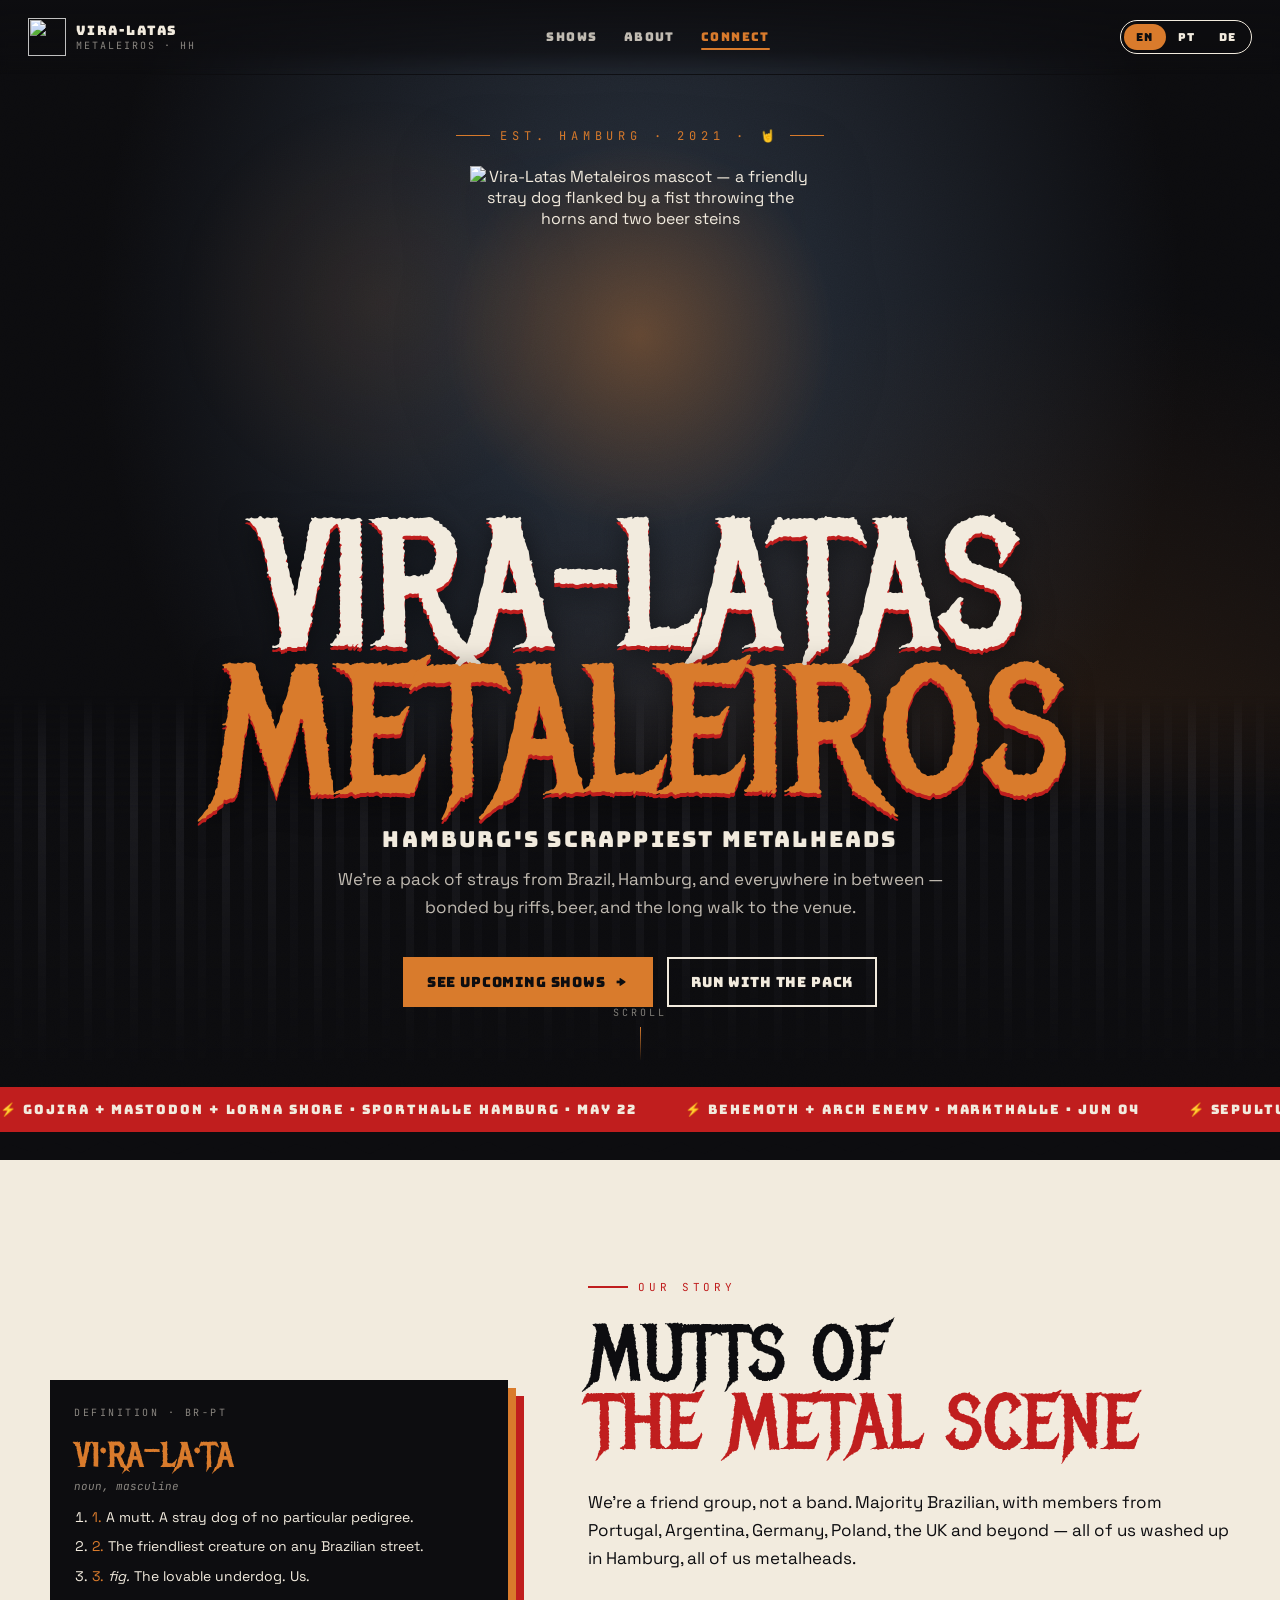
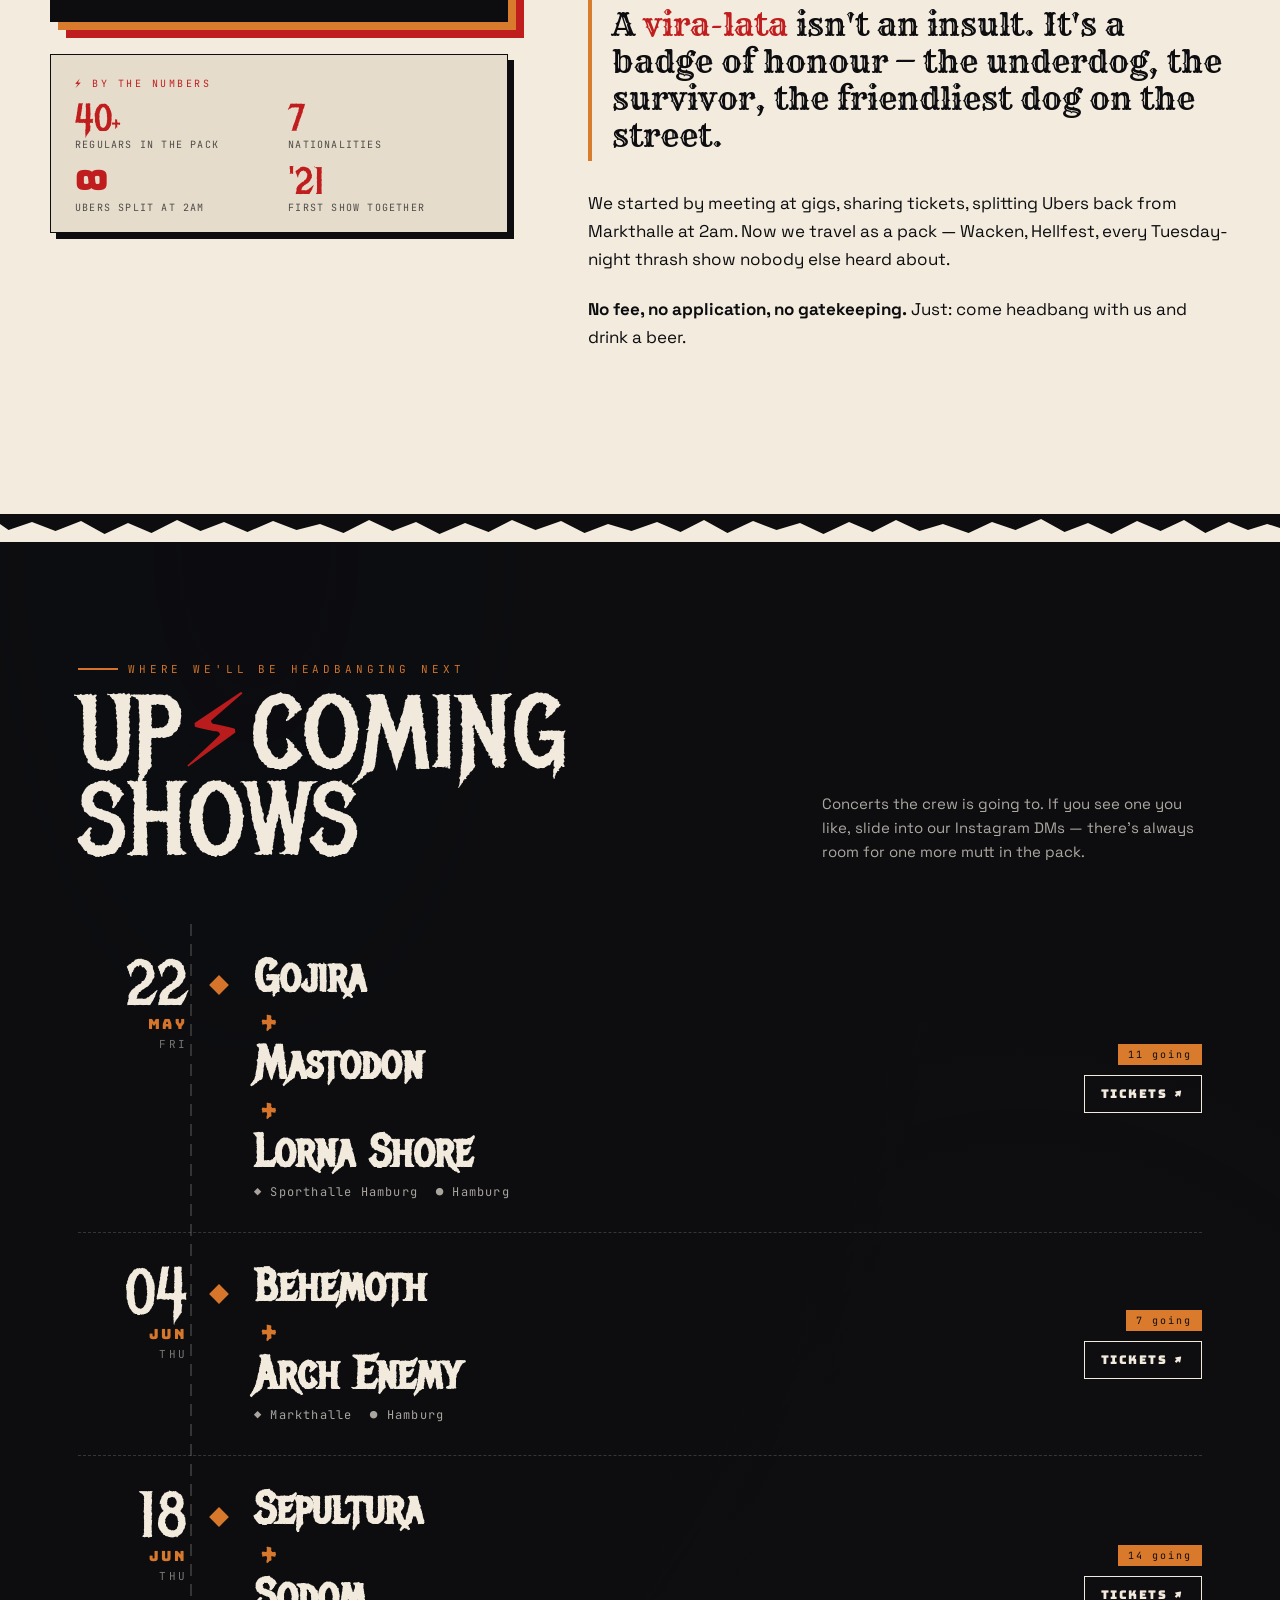
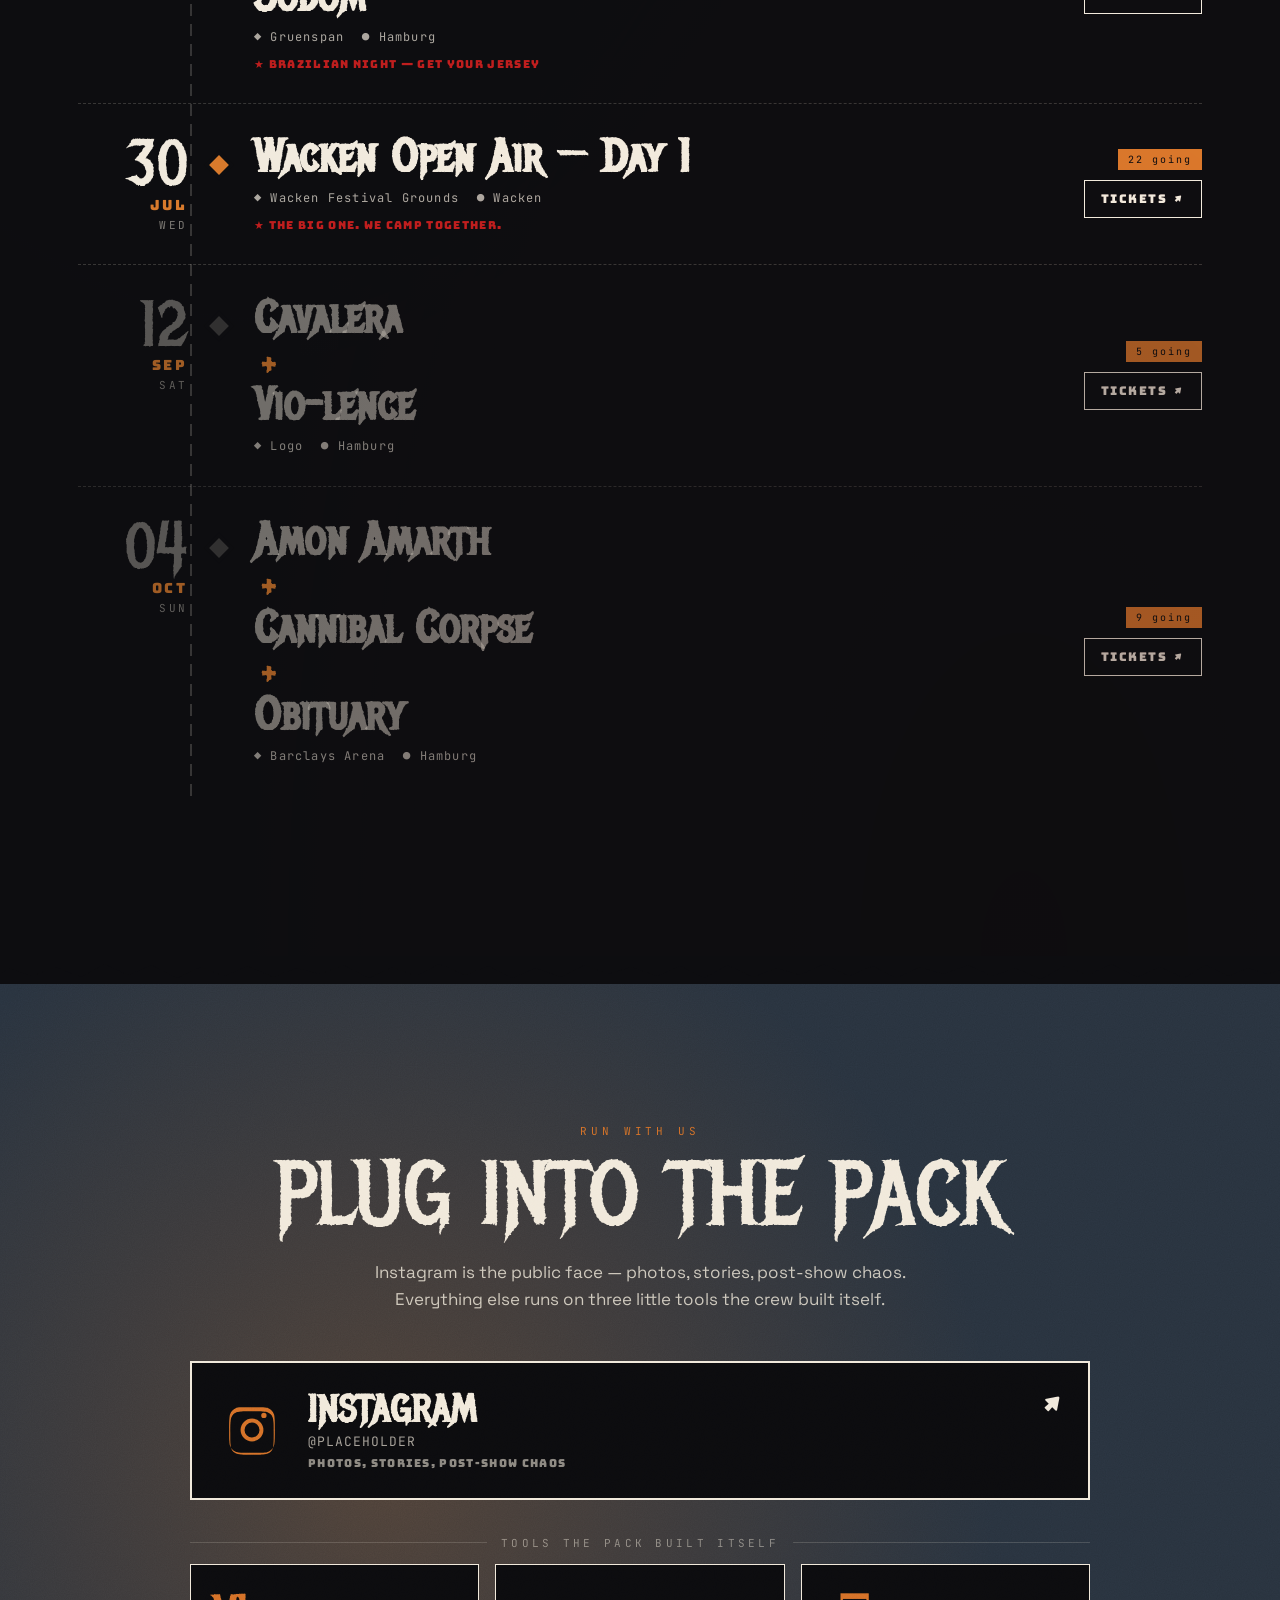
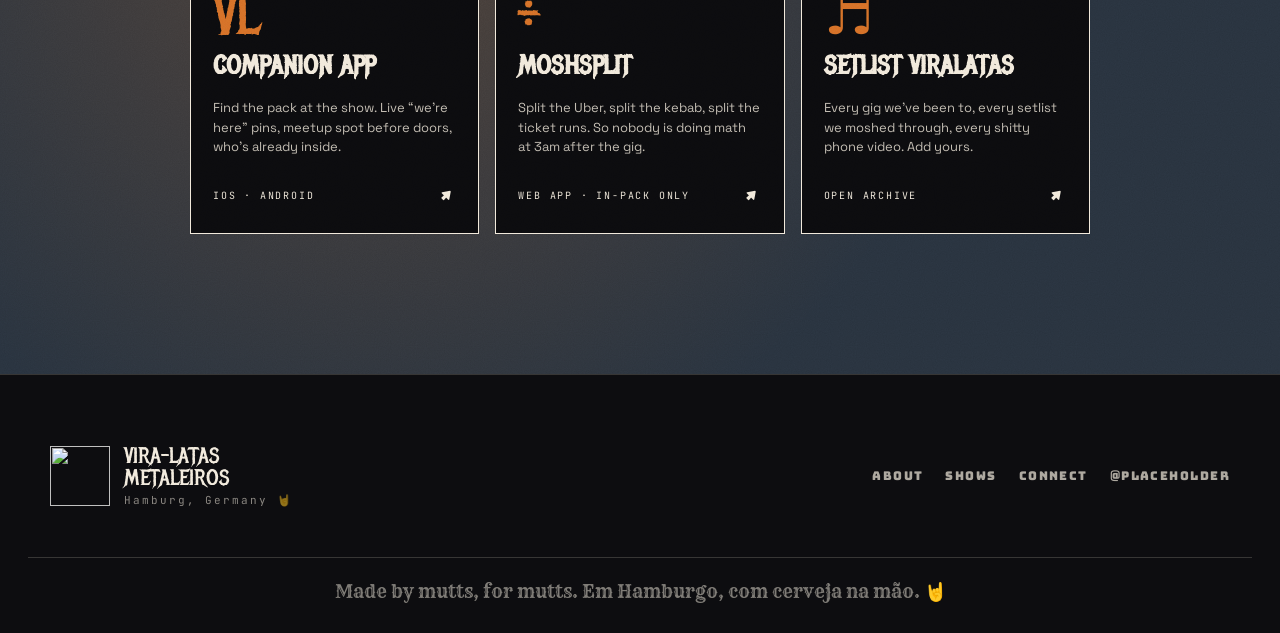
==== index.html @ 85964a4f "Extract i18n copy into per-language translation files Move all UI text out of script.js into three s" ====
<!doctype html>
<html lang="en">
<head>
  <meta charset="utf-8" />
  <meta name="viewport" content="width=device-width,initial-scale=1" />
  <title>Vira-Latas Metaleiros — Hamburg's scrappiest metal crew</title>
  <meta name="description" content="Hamburg's scrappiest metalheads. A crew of Brazilians and mutts united by riffs, beer, and the long walk to the venue. Find upcoming shows and join the pack." />

  <!-- Open Graph / Social -->
  <meta property="og:type"        content="website" />
  <meta property="og:title"       content="Vira-Latas Metaleiros" />
  <meta property="og:description" content="Hamburg's scrappiest metalheads. Join the pack. 🤘" />
  <meta property="og:image"       content="./assets/og-image.png" />
  <meta property="og:url"         content="https://PLACEHOLDER.github.io/viralatas-webpage" />
  <meta name="twitter:card"       content="summary_large_image" />
  <meta name="twitter:title"      content="Vira-Latas Metaleiros" />
  <meta name="twitter:description" content="Hamburg's scrappiest metalheads. Join the pack. 🤘" />
  <meta name="twitter:image"      content="./assets/og-image.png" />

  <!-- Theme / PWA -->
  <meta name="theme-color" content="#0d0d10" />

  <!-- Favicon -->
  <link rel="icon"            href="./assets/favicon.svg" type="image/svg+xml" />
  <link rel="apple-touch-icon" href="./assets/logo.png" />

  <!-- Google Fonts -->
  <link rel="preconnect" href="https://fonts.googleapis.com" />
  <link rel="preconnect" href="https://fonts.gstatic.com" crossorigin />
  <link href="https://fonts.googleapis.com/css2?family=Metal+Mania&family=Rye&family=Bungee&family=Space+Grotesk:wght@400;500;600;700&family=JetBrains+Mono:wght@400;500;700&display=swap" rel="stylesheet" />

  <!-- Styles -->
  <link rel="stylesheet" href="styles.css" />
</head>
<body>

<!-- ─────── TOPBAR ─────── -->
<header class="topbar">
  <a class="brand" href="#" aria-label="Vira-Latas Metaleiros — home">
    <img src="./assets/logo.png" width="38" height="38" alt="" />
    <span data-t="brand">Vira-Latas<br /><small>Metaleiros · HH</small></span>
  </a>

  <nav aria-label="Main navigation">
    <a href="#shows"   data-t="nav.shows">Shows</a>
    <a href="#about"   data-t="nav.about">About</a>
    <a href="#connect" data-t="nav.connect">Connect</a>
  </nav>

  <fieldset class="lang" aria-label="Language">
    <legend class="sr-only">Language</legend>
    <button data-lang="en" aria-pressed="true">EN</button>
    <button data-lang="pt" aria-pressed="false">PT</button>
    <button data-lang="de" aria-pressed="false">DE</button>
  </fieldset>

  <button class="nav-toggle" id="nav-toggle" aria-expanded="false" aria-controls="mobile-menu" aria-label="Open menu">
    <span></span><span></span><span></span>
  </button>
</header>

<!-- Mobile nav overlay -->
<div class="mobile-menu" id="mobile-menu" hidden aria-label="Mobile navigation">
  <nav>
    <a href="#shows"   data-t="nav.shows">Shows</a>
    <a href="#about"   data-t="nav.about">About</a>
    <a href="#connect" data-t="nav.connect">Connect</a>
  </nav>
  <fieldset class="lang" aria-label="Language">
    <legend class="sr-only">Language</legend>
    <button data-lang="en" aria-pressed="true">EN</button>
    <button data-lang="pt" aria-pressed="false">PT</button>
    <button data-lang="de" aria-pressed="false">DE</button>
  </fieldset>
</div>

<main>

<!-- ─────── HERO ─────── -->
<section class="hero grain" aria-label="Hero">
  <div class="stage-lights" aria-hidden="true"></div>
  <div class="crowd"        aria-hidden="true"></div>
  <div class="hero-inner">
    <div class="pretitle" data-t="hero.pre">EST. HAMBURG · 2021 · 🤘</div>
    <div class="hero-logo-wrap">
      <img src="./assets/logo.png"
           alt="Vira-Latas Metaleiros mascot — a friendly stray dog flanked by a fist throwing the horns and two beer steins"
           width="340" height="340" />
    </div>
    <h1 class="display">
      <span class="first">Vira-Latas</span>
      <span class="second">Metaleiros</span>
    </h1>
    <p class="tagline" data-t="tagline">Hamburg's scrappiest metalheads</p>
    <p class="pitch"   data-t="pitch">We're a pack of strays from Brazil, Hamburg, and everywhere in between — bonded by riffs, beer, and the long walk to the venue.</p>
    <div class="cta-row">
      <a class="btn btn-caramel" href="#shows"><span data-t="cta_shows">See upcoming shows</span> →</a>
      <a class="btn"             href="#connect"><span data-t="cta_join">Run with the pack</span></a>
    </div>
  </div>
  <div class="scroll-cue" aria-hidden="true">
    <span>SCROLL</span>
    <span class="dot"></span>
  </div>
</section>

<!-- ─────── MARQUEE STRIP ─────── -->
<div class="next-strip" aria-hidden="true">
  <div class="marquee-track" id="marquee-track">
    <!-- populated by script.js from shows.json -->
    <span>⚡ LOADING…</span>
  </div>
</div>

<!-- ─────── ABOUT ─────── -->
<div class="torn" style="--c: var(--ink); background-color: var(--ink);" aria-hidden="true"></div>
<section id="about" class="about grain-light">
  <div class="grid">

    <!-- Sidecar (sticky cards) -->
    <aside class="sidecar">
      <div class="def-card reveal">
        <div class="head">DEFINITION · BR-PT</div>
        <div class="word">vi·ra-la·ta</div>
        <div class="pos">noun, masculine</div>
        <ol>
          <li><span>1.</span> A mutt. A stray dog of no particular pedigree.</li>
          <li><span>2.</span> The friendliest creature on any Brazilian street.</li>
          <li><span>3.</span> <em>fig.</em> The lovable underdog. Us.</li>
        </ol>
      </div>

      <div class="stats-card reveal reveal-delay-1">
        <div class="tag">⚡ <span data-t="stats_tag">BY THE NUMBERS</span></div>
        <ul>
          <li>
            <span class="n">40<small style="font-size:.55em">+</small></span>
            <span class="l" data-t="stat_regulars">regulars in the pack</span>
          </li>
          <li>
            <span class="n">7</span>
            <span class="l" data-t="stat_nat">nationalities</span>
          </li>
          <li>
            <span class="n">∞</span>
            <span class="l" data-t="stat_ubers">Ubers split at 2am</span>
          </li>
          <li>
            <span class="n">'21</span>
            <span class="l" data-t="stat_since">first show together</span>
          </li>
        </ul>
      </div>
    </aside>

    <!-- Copy -->
    <div class="copy">
      <div class="kicker reveal" data-t="about_kicker">OUR STORY</div>
      <h2 class="reveal reveal-delay-1">
        <span data-t="about_h_a">Mutts of</span><br />
        <span class="ink" data-t="about_h_b">the metal scene</span>
      </h2>
      <p class="reveal reveal-delay-2" data-t="about_p1">We're a friend group, not a band. Majority Brazilian, with members from Portugal, Argentina, Germany, Poland, the UK and beyond — all of us washed up in Hamburg, all of us metalheads.</p>
      <blockquote class="pull reveal reveal-delay-2">
        <span data-t="about_pull">A <em>vira-lata</em> isn't an insult. It's a badge of honour — the underdog, the survivor, the friendliest dog on the street.</span>
      </blockquote>
      <p class="reveal reveal-delay-3" data-t="about_p3">We started by meeting at gigs, sharing tickets, splitting Ubers back from Markthalle at 2am. Now we travel as a pack — Wacken, Hellfest, every Tuesday-night thrash show nobody else heard about.</p>
      <p class="reveal reveal-delay-3" data-t="about_p4"><strong>No fee, no application, no gatekeeping.</strong> Just: come headbang with us and drink a beer.</p>
    </div>

  </div>
</section>
<div class="torn torn-flip" style="--c: var(--ink); background-color: var(--bone);" aria-hidden="true"></div>

<!-- ─────── SHOWS ─────── -->
<section id="shows" class="shows grain">
  <div class="head">
    <div>
      <div class="kicker reveal" data-t="shows_kicker">WHERE WE'LL BE HEADBANGING NEXT</div>
      <h2 class="reveal reveal-delay-1">Up<span class="o">⚡</span>coming<br />Shows</h2>
    </div>
    <p class="reveal reveal-delay-2" data-t="shows_intro">Concerts the crew is going to. If you see one you like, slide into our Instagram DMs — there's always room for one more mutt in the pack.</p>
  </div>
  <div class="poster-list" id="poster-list" aria-label="Upcoming shows">
    <!-- rendered by script.js -->
  </div>
</section>

<!-- ─────── CONNECT ─────── -->
<div class="torn" style="--c: var(--slate-deep); background-color: var(--ink);" aria-hidden="true"></div>
<section id="connect" class="connect grain">
  <div class="kicker reveal" data-t="connect_kicker">RUN WITH US</div>
  <h2 class="reveal reveal-delay-1" data-t="connect_h">Plug into the pack</h2>
  <p class="reveal reveal-delay-2" data-t="connect_body">Instagram is the public face — photos, stories, post-show chaos. Everything else runs on three little tools the crew built itself.</p>

  <!-- Instagram hero card -->
  <a class="ig-hero reveal reveal-delay-3" href="https://instagram.com/PLACEHOLDER" target="_blank" rel="noopener" aria-label="Follow Vira-Latas Metaleiros on Instagram">
    <svg class="ig-icon" viewBox="0 0 24 24" aria-hidden="true" focusable="false">
      <path d="M12 2.2c3.2 0 3.6 0 4.8.1 1.2.1 1.8.2 2.2.4.6.2 1 .5 1.4.9.4.4.7.9.9 1.4.2.4.4 1.1.4 2.2.1 1.2.1 1.6.1 4.8s0 3.6-.1 4.8c-.1 1.2-.2 1.8-.4 2.2-.2.6-.5 1-.9 1.4-.4.4-.9.7-1.4.9-.4.2-1.1.4-2.2.4-1.2.1-1.6.1-4.8.1s-3.6 0-4.8-.1c-1.2-.1-1.8-.2-2.2-.4-.6-.2-1-.5-1.4-.9-.4-.4-.7-.9-.9-1.4-.2-.4-.4-1.1-.4-2.2C2.2 15.6 2.2 15.2 2.2 12s0-3.6.1-4.8c.1-1.2.2-1.8.4-2.2.2-.6.5-1 .9-1.4.4-.4.9-.7 1.4-.9.4-.2 1.1-.4 2.2-.4C8.4 2.2 8.8 2.2 12 2.2zm0 1.8c-3.2 0-3.5 0-4.7.1-1.1.1-1.7.2-2.1.4-.5.2-.9.4-1.2.8-.4.4-.6.8-.8 1.2-.2.4-.3 1-.4 2.1-.1 1.2-.1 1.5-.1 4.7s0 3.5.1 4.7c.1 1.1.2 1.7.4 2.1.2.5.4.9.8 1.2.4.4.8.6 1.2.8.4.2 1 .3 2.1.4 1.2.1 1.5.1 4.7.1s3.5 0 4.7-.1c1.1-.1 1.7-.2 2.1-.4.5-.2.9-.4 1.2-.8.4-.4.6-.8.8-1.2.2-.4.3-1 .4-2.1.1-1.2.1-1.5.1-4.7s0-3.5-.1-4.7c-.1-1.1-.2-1.7-.4-2.1-.2-.5-.4-.9-.8-1.2-.4-.4-.8-.6-1.2-.8-.4-.2-1-.3-2.1-.4-1.2-.1-1.5-.1-4.7-.1zm0 3.1a4.9 4.9 0 1 1 0 9.8 4.9 4.9 0 0 1 0-9.8zm0 8.1a3.2 3.2 0 1 0 0-6.4 3.2 3.2 0 0 0 0 6.4zm5.1-8.3a1.15 1.15 0 1 1 0-2.3 1.15 1.15 0 0 1 0 2.3z"/>
    </svg>
    <div>
      <h3>Instagram</h3>
      <div class="handle">@PLACEHOLDER</div>
      <div class="note" data-t="ig_note">Photos, stories, post-show chaos</div>
    </div>
    <span class="arrow" aria-hidden="true">↗</span>
  </a>

  <!-- Crew-built tools -->
  <div class="tools-head reveal">
    <span data-t="tools_head">Tools the pack built itself</span>
  </div>
  <div class="tools">
    <a class="tool t1 reveal reveal-delay-1" href="#" aria-label="Companion App">
      <span class="gly" aria-hidden="true">VL</span>
      <h4>Companion App</h4>
      <p class="desc" data-t="tool_companion">Find the pack at the show. Live "we're here" pins, meetup spot before doors, who's already inside.</p>
      <div class="pill"><span data-t="tool_companion_pill">iOS · Android</span><span class="arr" aria-hidden="true">↗</span></div>
    </a>
    <a class="tool t2 reveal reveal-delay-2" href="#" aria-label="Moshsplit">
      <span class="gly" aria-hidden="true">÷</span>
      <h4>Moshsplit</h4>
      <p class="desc" data-t="tool_moshsplit">Split the Uber, split the kebab, split the ticket runs. So nobody is doing math at 3am after the gig.</p>
      <div class="pill"><span data-t="tool_moshsplit_pill">Web app · In-pack only</span><span class="arr" aria-hidden="true">↗</span></div>
    </a>
    <a class="tool t3 reveal reveal-delay-3" href="#" aria-label="Setlist Viralatas">
      <span class="gly" aria-hidden="true">♬</span>
      <h4>Setlist Viralatas</h4>
      <p class="desc" data-t="tool_setlist">Every gig we've been to, every setlist we moshed through, every shitty phone video. Add yours.</p>
      <div class="pill"><span data-t="tool_setlist_pill">Open archive</span><span class="arr" aria-hidden="true">↗</span></div>
    </a>
  </div>
</section>

</main>

<!-- ─────── FOOTER ─────── -->
<footer class="foot">
  <div class="row">
    <div class="brand">
      <img src="./assets/logo.png" width="60" height="60" alt="" />
      <div>
        <div class="lockup">Vira-Latas<br />Metaleiros</div>
        <small data-t="based">Hamburg, Germany 🤘</small>
      </div>
    </div>
    <nav class="links" aria-label="Footer navigation">
      <a href="#about"   data-t="nav.about">About</a>
      <a href="#shows"   data-t="nav.shows">Shows</a>
      <a href="#connect" data-t="nav.connect">Connect</a>
      <a href="https://instagram.com/PLACEHOLDER" target="_blank" rel="noopener">@PLACEHOLDER</a>
    </nav>
  </div>
  <div class="line">
    <span data-t="footer_line">Made by mutts, for mutts. Em Hamburgo, com cerveja na mão.</span>
    <span class="horns" aria-hidden="true"> 🤘</span>
  </div>
</footer>

<script src="translations_en.js"></script>
<script src="translations_pt.js"></script>
<script src="translations_de.js"></script>
<script src="script.js"></script>
</body>
</html>
---- styles.css ----
/* ═══════════════════════════════════════════════════════════════════════
   Vira-Latas Metaleiros · styles.css
   Brand tokens + full page styles · no build step · vanilla CSS
   ═══════════════════════════════════════════════════════════════════════ */

/* ─── 1. Brand tokens ──────────────────────────────────────────────────── */
:root {
  --bone:        #f2ebde;
  --bone-soft:   #e6dccb;
  --paper:       #ebe2d0;
  --ink:         #0d0d10;
  --ink-soft:    #1a1a1f;
  --charcoal:    #2a2a30;
  --slate:       #3f4d60;
  --slate-deep:  #2d3845;
  --caramel:     #d97b2c;
  --caramel-hot: #f3953f;
  --blood:       #c01e1e;
  --blood-bright:#e8261e;
  --rule:        rgba(242,235,222,.18);

  --f-display: "Metal Mania", "Rye", "Bungee", system-ui, serif;
  --f-stencil: "Rye", "Bungee", serif;
  --f-pop:     "Bungee", "Rye", sans-serif;
  --f-body:    "Space Grotesk", -apple-system, sans-serif;
  --f-mono:    "JetBrains Mono", ui-monospace, monospace;
}

/* ─── 2. Base & reset ──────────────────────────────────────────────────── */
/* Screen-reader only utility */
.sr-only {
  position: absolute; width: 1px; height: 1px;
  padding: 0; margin: -1px; overflow: hidden;
  clip: rect(0,0,0,0); white-space: nowrap; border: 0;
}

/* Fieldset reset (used for lang pickers) */
fieldset { border: 0; padding: 0; margin: 0; min-width: 0; }

*, *::before, *::after { box-sizing: border-box; }

html {
  margin: 0;
  padding: 0;
  scroll-behavior: smooth;
}

body {
  margin: 0;
  padding: 0;
  font-family: var(--f-body);
  color: var(--bone);
  background: var(--ink);
  -webkit-font-smoothing: antialiased;
  text-rendering: optimizeLegibility;
  overflow-x: hidden;
}

main { position: relative; }

::selection { background: var(--caramel); color: var(--ink); }

/* Anchor offset so sticky topbar doesn't cover section headings */
section[id] { scroll-margin-top: 80px; }

/* ─── 3. Grain texture overlays ────────────────────────────────────────── */
.grain { position: relative; }
.grain::before {
  content: "";
  position: absolute; inset: 0;
  pointer-events: none; z-index: 1;
  background-image: url("data:image/svg+xml;utf8,<svg xmlns='http://www.w3.org/2000/svg' width='220' height='220'><filter id='n'><feTurbulence type='fractalNoise' baseFrequency='0.92' numOctaves='2' stitchTiles='stitch'/><feColorMatrix values='0 0 0 0 0 0 0 0 0 0 0 0 0 0 0 0 0 0 0.35 0'/></filter><rect width='220' height='220' filter='url(%23n)' opacity='0.6'/></svg>");
  mix-blend-mode: overlay;
  opacity: .55;
}
.grain-light::before { opacity: .35; mix-blend-mode: multiply; }

/* ─── 4. Typography utilities ──────────────────────────────────────────── */
.display {
  font-family: var(--f-display);
  font-weight: 400;
  letter-spacing: .01em;
  line-height: .92;
  text-transform: uppercase;
}
.stencil { font-family: var(--f-stencil); letter-spacing: .02em; line-height: 1; }
.pop     { font-family: var(--f-pop); letter-spacing: .02em; }
.mono    { font-family: var(--f-mono); }

/* ─── 5. Buttons ───────────────────────────────────────────────────────── */
.btn {
  display: inline-flex; align-items: center; gap: .6em;
  font-family: var(--f-pop);
  text-transform: uppercase;
  letter-spacing: .06em;
  font-size: 14px;
  padding: 14px 22px;
  border: 2px solid var(--bone);
  background: transparent;
  color: var(--bone);
  text-decoration: none;
  cursor: pointer;
  transition: transform .12s ease, background .15s, color .15s, box-shadow .15s;
  position: relative;
}
.btn:hover {
  background: var(--bone); color: var(--ink);
  transform: translate(-2px,-2px);
  box-shadow: 6px 6px 0 var(--blood);
}
.btn:focus-visible {
  outline: 2px solid var(--caramel);
  outline-offset: 3px;
}
.btn-blood {
  background: var(--blood); border-color: var(--blood); color: var(--bone);
}
.btn-blood:hover {
  background: var(--blood-bright); border-color: var(--blood-bright); color: var(--bone);
  box-shadow: 6px 6px 0 var(--caramel);
}
.btn-caramel {
  background: var(--caramel); border-color: var(--caramel); color: var(--ink);
}
.btn-caramel:hover {
  background: var(--caramel-hot); border-color: var(--caramel-hot); color: var(--ink);
  box-shadow: 6px 6px 0 var(--bone);
}

/* ─── 6. Torn-paper dividers ───────────────────────────────────────────── */
.torn {
  --c: var(--ink);
  height: 28px; width: 100%;
  background-color: var(--c);
  -webkit-mask: url("data:image/svg+xml;utf8,<svg xmlns='http://www.w3.org/2000/svg' viewBox='0 0 1200 28' preserveAspectRatio='none'><path d='M0,0 L1200,0 L1200,14 L1188,18 L1170,12 L1152,20 L1130,9 L1110,22 L1088,11 L1066,21 L1042,8 L1020,19 L998,10 L976,23 L952,12 L930,20 L908,9 L884,18 L862,11 L840,22 L818,10 L796,20 L772,8 L750,19 L728,12 L706,21 L682,9 L660,22 L638,10 L616,20 L592,11 L570,18 L548,9 L526,21 L502,12 L480,22 L458,10 L436,19 L412,8 L390,20 L368,11 L346,22 L322,9 L300,18 L278,12 L256,21 L232,10 L210,20 L188,11 L166,22 L142,9 L120,19 L98,8 L76,21 L52,11 L30,20 L8,12 L0,18 Z'/></svg>") center / 100% 100% no-repeat;
          mask: url("data:image/svg+xml;utf8,<svg xmlns='http://www.w3.org/2000/svg' viewBox='0 0 1200 28' preserveAspectRatio='none'><path d='M0,0 L1200,0 L1200,14 L1188,18 L1170,12 L1152,20 L1130,9 L1110,22 L1088,11 L1066,21 L1042,8 L1020,19 L998,10 L976,23 L952,12 L930,20 L908,9 L884,18 L862,11 L840,22 L818,10 L796,20 L772,8 L750,19 L728,12 L706,21 L682,9 L660,22 L638,10 L616,20 L592,11 L570,18 L548,9 L526,21 L502,12 L480,22 L458,10 L436,19 L412,8 L390,20 L368,11 L346,22 L322,9 L300,18 L278,12 L256,21 L232,10 L210,20 L188,11 L166,22 L142,9 L120,19 L98,8 L76,21 L52,11 L30,20 L8,12 L0,18 Z'/></svg>") center / 100% 100% no-repeat;
}
.torn-flip { transform: scaleY(-1); }

/* ─── 7. Scroll reveal ──────────────────────────────────────────────────── */
.reveal {
  opacity: 0;
  transform: translateY(28px);
  transition: opacity .6s ease, transform .6s ease;
}
.reveal.revealed {
  opacity: 1;
  transform: translateY(0);
}
.reveal-delay-1 { transition-delay: .1s; }
.reveal-delay-2 { transition-delay: .2s; }
.reveal-delay-3 { transition-delay: .3s; }
.reveal-delay-4 { transition-delay: .4s; }

/* ─── 8. Topbar ────────────────────────────────────────────────────────── */
.topbar {
  position: fixed; top: 0; left: 0; right: 0; z-index: 50;
  display: flex; align-items: center; justify-content: space-between;
  padding: 18px 28px;
  background: linear-gradient(180deg, rgba(13,13,16,.92), rgba(13,13,16,.65) 70%, rgba(13,13,16,0));
  backdrop-filter: blur(4px);
  border-bottom: 1px solid transparent;
  transition: background .4s ease, border-color .4s ease, backdrop-filter .4s ease;
}
/* Solid state once user scrolls past hero */
.topbar.scrolled {
  background: rgba(13,13,16,.96);
  backdrop-filter: blur(14px);
  border-bottom-color: var(--rule);
}
.topbar .brand {
  display: flex; align-items: center; gap: 10px;
  font-family: var(--f-pop); font-size: 13px; letter-spacing: .14em; text-transform: uppercase;
  text-decoration: none; color: var(--bone);
}
.topbar .brand img { width: 38px; height: 38px; object-fit: contain; }
.topbar .brand small {
  display: block; color: rgba(242,235,222,.55);
  font-family: var(--f-mono); font-size: 10px; letter-spacing: .2em; font-weight: 400;
}
.topbar nav {
  display: flex; gap: 26px;
  font-family: var(--f-pop); font-size: 12px; letter-spacing: .12em; text-transform: uppercase;
}
.topbar nav a {
  color: var(--bone); text-decoration: none; opacity: .78;
  transition: opacity .15s, color .15s;
}
.topbar nav a:hover  { opacity: 1; color: var(--caramel); }
.topbar nav a.active {
  opacity: 1; color: var(--caramel);
  position: relative;
}
.topbar nav a.active::after {
  content: '';
  position: absolute; left: 0; right: 0; bottom: -5px;
  height: 2px; background: var(--caramel);
  border-radius: 1px;
}

/* Language pill */
.lang {
  display: flex; align-items: center; gap: 0;
  border: 1.5px solid var(--bone); border-radius: 999px;
  padding: 3px; background: rgba(13,13,16,.6);
}
.lang button {
  background: transparent; border: 0; color: var(--bone); cursor: pointer;
  font-family: var(--f-pop); font-size: 11px; letter-spacing: .1em;
  padding: 6px 12px; border-radius: 999px;
  transition: background .15s, color .15s;
}
.lang button[aria-pressed="true"] { background: var(--caramel); color: var(--ink); }
.lang button:hover:not([aria-pressed="true"]) { color: var(--caramel); }
.lang button:focus-visible { outline: 2px solid var(--caramel); outline-offset: 2px; }

/* ─── 9. Mobile nav ─────────────────────────────────────────────────────── */
.nav-toggle {
  display: none;
  flex-direction: column; justify-content: center; align-items: center; gap: 5px;
  width: 38px; height: 38px;
  background: transparent; border: 1.5px solid rgba(242,235,222,.5);
  border-radius: 4px; cursor: pointer; padding: 0;
  transition: border-color .15s;
}
.nav-toggle:hover { border-color: var(--caramel); }
.nav-toggle span {
  display: block; width: 18px; height: 1.5px;
  background: var(--bone);
  transition: transform .2s ease, opacity .2s ease;
  transform-origin: center;
}
.nav-toggle[aria-expanded="true"] span:nth-child(1) { transform: translateY(6.5px) rotate(45deg); }
.nav-toggle[aria-expanded="true"] span:nth-child(2) { opacity: 0; }
.nav-toggle[aria-expanded="true"] span:nth-child(3) { transform: translateY(-6.5px) rotate(-45deg); }

.mobile-menu {
  position: fixed; inset: 0; z-index: 49;
  background: rgba(13,13,16,.97);
  display: flex; flex-direction: column;
  align-items: center; justify-content: center; gap: 40px;
  backdrop-filter: blur(6px);
}
.mobile-menu[hidden] { display: none; }
.mobile-menu nav {
  display: flex; flex-direction: column; align-items: center; gap: 28px;
}
.mobile-menu nav a {
  font-family: var(--f-display); font-size: 48px; line-height: 1;
  color: var(--bone); text-decoration: none; text-transform: uppercase;
  transition: color .15s;
}
.mobile-menu nav a:hover { color: var(--caramel); }
.mobile-menu .lang { border-color: rgba(242,235,222,.4); }

/* ─── 10. Hero ──────────────────────────────────────────────────────────── */
.hero {
  min-height: 100vh; position: relative; overflow: hidden;
  background:
    radial-gradient(ellipse at 50% 30%, rgba(63,77,96,.7), transparent 60%),
    radial-gradient(ellipse at 80% 90%, rgba(217,123,44,.18), transparent 50%),
    var(--ink);
  display: flex; flex-direction: column; align-items: center; justify-content: center;
  padding: 120px 24px 80px;
  text-align: center;
}

.hero .stage-lights {
  position: absolute; inset: 0; pointer-events: none; opacity: .55;
  background: conic-gradient(
    from 200deg at 50% 110%,
    transparent 0deg, rgba(217,123,44,.12) 8deg, transparent 16deg,
    rgba(242,235,222,.05) 24deg, transparent 32deg,
    rgba(217,123,44,.1) 40deg, transparent 48deg,
    rgba(242,235,222,.04) 56deg, transparent 64deg,
    rgba(217,123,44,.08) 72deg, transparent 80deg
  );
}

.hero .crowd {
  position: absolute; left: 0; right: 0; bottom: 0; height: 36%;
  background:
    linear-gradient(180deg, transparent 0%, rgba(13,13,16,.5) 30%, var(--ink) 95%),
    repeating-linear-gradient(90deg, #0d0d10 0 14px, #1a1a1f 14px 22px, #0d0d10 22px 38px, #2a2a30 38px 46px);
  mask: linear-gradient(180deg, transparent, #000 30%);
  -webkit-mask: linear-gradient(180deg, transparent, #000 30%);
}

.hero .hero-inner {
  position: relative; z-index: 2;
  max-width: 1080px; width: 100%;
}

.hero .pretitle {
  font-family: var(--f-mono); font-size: 12px; letter-spacing: .4em; text-transform: uppercase;
  color: var(--caramel); margin-bottom: 22px;
  display: inline-flex; align-items: center; gap: 10px;
}
.hero .pretitle::before,
.hero .pretitle::after { content: ""; height: 1px; width: 34px; background: var(--caramel); }

.hero h1 {
  font-family: var(--f-display);
  font-size: clamp(56px, 14vw, 220px);
  line-height: .82;
  margin: 0 0 14px;
  letter-spacing: 0;
  text-shadow: 0 4px 0 var(--blood), 0 8px 30px rgba(0,0,0,.5);
}
.hero h1 .first  { display: block; color: var(--bone); }
.hero h1 .second { display: block; color: var(--caramel); }

.hero .tagline {
  font-family: var(--f-pop); font-size: clamp(15px, 2vw, 22px);
  letter-spacing: .1em; text-transform: uppercase;
  color: var(--bone); margin: 18px 0 12px;
}
.hero .pitch {
  max-width: 620px; margin: 0 auto 36px;
  font-size: 17px; line-height: 1.6; color: rgba(242,235,222,.78);
}
.hero .cta-row { display: flex; gap: 14px; justify-content: center; flex-wrap: wrap; }

.hero-logo-wrap {
  position: relative; width: min(340px, 55vw); aspect-ratio: 1/1;
  margin: 0 auto 8px;
  filter: drop-shadow(0 10px 40px rgba(0,0,0,.6));
}
.hero-logo-wrap img { width: 100%; height: 100%; object-fit: contain; }
.hero-logo-wrap::before {
  content: ""; position: absolute; inset: -12%;
  background: radial-gradient(circle, rgba(217,123,44,.35), transparent 65%);
  z-index: -1;
  animation: pulse 4s ease-in-out infinite;
  will-change: transform, opacity;
}

@keyframes pulse {
  0%, 100% { opacity: .6; transform: scale(1); }
  50%       { opacity: 1;  transform: scale(1.06); }
}

.hero .scroll-cue {
  position: absolute; bottom: 26px; left: 50%; transform: translateX(-50%);
  font-family: var(--f-mono); font-size: 10px; letter-spacing: .3em;
  color: rgba(242,235,222,.5);
  display: flex; flex-direction: column; align-items: center; gap: 8px;
  z-index: 3;
  animation: cueFadeIn .8s ease both;
  animation-delay: 1.2s;
}
.hero .scroll-cue .dot {
  width: 1px; height: 34px;
  background: linear-gradient(180deg, var(--caramel), transparent);
  animation: drop 1.6s ease-in-out infinite;
  will-change: transform, opacity;
}

@keyframes drop {
  0%, 100% { opacity: .2; transform: translateY(-8px); }
  50%       { opacity: 1;  transform: translateY(0); }
}

/* ─── Hero entrance sequence — the 120% moment ──────────────────────────── */
@keyframes heroIn {
  from { opacity: 0; transform: translateY(24px); }
  to   { opacity: 1; transform: translateY(0); }
}
@keyframes logoIn {
  0%   { opacity: 0; transform: scale(.84) translateY(10px); }
  60%  { transform: scale(1.04) translateY(0); }
  100% { opacity: 1; transform: scale(1)   translateY(0); }
}
@keyframes cueFadeIn {
  from { opacity: 0; }
  to   { opacity: 1; }
}

.hero-inner > * {
  animation: heroIn .72s cubic-bezier(.22, 1, .36, 1) both;
}
.hero-inner > :nth-child(1) { animation-delay: .04s; }                         /* pretitle */
.hero-inner > :nth-child(2) {                                                   /* logo wrap */
  animation-name: logoIn;
  animation-duration: 1s;
  animation-timing-function: ease-out;
  animation-delay: .16s;
}
.hero-inner > :nth-child(3) { animation-delay: .44s; }                         /* h1 */
.hero-inner > :nth-child(4) { animation-delay: .60s; }                         /* tagline */
.hero-inner > :nth-child(5) { animation-delay: .70s; }                         /* pitch */
.hero-inner > :nth-child(6) { animation-delay: .84s; }                         /* cta-row */

/* ─── Hero cursor glow (desktop / pointer:fine only) ───────────────────── */
.cursor-glow {
  position: absolute;
  width: 520px; height: 520px;
  border-radius: 50%;
  background: radial-gradient(circle, rgba(217,123,44,.09) 0%, transparent 56%);
  transform: translate(-50%, -50%);
  pointer-events: none;
  z-index: 1;
  transition: left .1s linear, top .1s linear;
}

/* ─── 11. Marquee strip ─────────────────────────────────────────────────── */
.next-strip {
  background: var(--blood); color: var(--bone);
  padding: 14px 0;
  overflow: hidden; position: relative;
}
.next-strip .marquee-track {
  display: flex; gap: 48px;
  animation: marquee 40s linear infinite;
  white-space: nowrap;
  will-change: transform;
}
.next-strip .marquee-track span {
  display: inline-flex; align-items: center; gap: 14px;
  font-family: var(--f-pop); font-size: 13px; letter-spacing: .15em; text-transform: uppercase;
  flex-shrink: 0;
}
.next-strip:hover .marquee-track { animation-play-state: paused; }

@keyframes marquee {
  from { transform: translateX(0); }
  to   { transform: translateX(-50%); }
}

/* ─── 12. About ─────────────────────────────────────────────────────────── */
.about {
  background: var(--bone); color: var(--ink);
  position: relative; padding: 120px 28px 140px;
  overflow: hidden;
}
.about .grid {
  max-width: 1180px; margin: 0 auto;
  display: grid; grid-template-columns: 1fr 1.4fr; gap: 80px; align-items: start;
}
.about .kicker {
  font-family: var(--f-mono); font-size: 11px; letter-spacing: .35em; text-transform: uppercase;
  color: var(--blood); display: flex; align-items: center; gap: 10px; margin-bottom: 26px;
}
.about .kicker::before { content: ""; width: 40px; height: 2px; background: var(--blood); }
.about h2 {
  font-family: var(--f-display); font-weight: 400;
  font-size: clamp(48px, 6vw, 92px); line-height: .9; margin: 0 0 30px;
  color: var(--ink); text-transform: uppercase;
}
.about h2 .ink { color: var(--blood); }
.about p { font-size: 17px; line-height: 1.65; margin: 0 0 22px; max-width: 60ch; }
.about .pull {
  font-family: var(--f-stencil);
  font-size: clamp(22px, 2.6vw, 32px);
  line-height: 1.15;
  border-left: 4px solid var(--caramel);
  padding: 6px 0 8px 20px;
  margin: 28px 0;
  color: var(--ink);
}
.about .pull em { font-style: normal; color: var(--blood); }

/* Sidecar */
.about .sidecar { position: sticky; top: 100px; display: flex; flex-direction: column; gap: 32px; }

.def-card {
  background: var(--ink); color: var(--bone);
  padding: 26px 24px; position: relative;
  transform: rotate(-1.5deg);
  box-shadow: 8px 8px 0 var(--caramel), 16px 16px 0 var(--blood);
}
.def-card .head {
  font-family: var(--f-mono); font-size: 10px; letter-spacing: .25em;
  color: rgba(242,235,222,.55); text-transform: uppercase; margin-bottom: 12px;
}
.def-card .word {
  font-family: var(--f-display); font-size: 44px; line-height: 1; margin: 0 0 4px; color: var(--caramel);
}
.def-card .pos { font-family: var(--f-mono); font-size: 11px; color: rgba(242,235,222,.55); font-style: italic; margin-bottom: 14px; }
.def-card ol { padding-left: 18px; margin: 0; }
.def-card li { font-size: 14px; line-height: 1.55; margin-bottom: 8px; }
.def-card li span { color: var(--caramel); }

.stats-card {
  background: var(--bone-soft); color: var(--ink);
  padding: 22px 24px 18px;
  border: 1.5px solid var(--ink);
  transform: rotate(.9deg);
  box-shadow: 6px 6px 0 var(--ink);
}
.stats-card .tag { font-family: var(--f-mono); font-size: 10px; letter-spacing: .25em; text-transform: uppercase; color: var(--blood); margin-bottom: 12px; }
.stats-card ul { list-style: none; padding: 0; margin: 0; display: grid; grid-template-columns: 1fr 1fr; gap: 14px 18px; }
.stats-card li { display: flex; flex-direction: column; gap: 2px; }
.stats-card .n { font-family: var(--f-display); font-size: 38px; line-height: .9; color: var(--blood); }
.stats-card .l { font-family: var(--f-mono); font-size: 10px; letter-spacing: .12em; text-transform: uppercase; color: rgba(13,13,16,.7); }

/* ─── 13. Shows ─────────────────────────────────────────────────────────── */
.shows {
  background: var(--ink); position: relative; overflow: hidden;
  padding: 120px 0 160px;
}
.shows::before {
  content: ""; position: absolute; inset: 0;
  background:
    radial-gradient(ellipse at 20% 0%,  rgba(63,77,96,.4), transparent 50%),
    radial-gradient(ellipse at 80% 100%, rgba(192,30,30,.18), transparent 55%);
  pointer-events: none;
}
.shows .head {
  max-width: 1180px; margin: 0 auto 60px; padding: 0 28px;
  display: grid; grid-template-columns: 1fr auto; gap: 30px; align-items: end; position: relative;
}
.shows .head .kicker {
  font-family: var(--f-mono); font-size: 11px; letter-spacing: .35em; text-transform: uppercase;
  color: var(--caramel); display: flex; align-items: center; gap: 10px; margin-bottom: 14px;
}
.shows .head .kicker::before { content: ""; width: 40px; height: 2px; background: var(--caramel); }
.shows h2 {
  font-family: var(--f-display); font-weight: 400;
  font-size: clamp(56px, 8vw, 120px); line-height: .85; margin: 0;
  color: var(--bone); text-transform: uppercase;
}
.shows h2 .o { color: var(--blood); }
.shows .head p { max-width: 380px; font-size: 15px; line-height: 1.6; color: rgba(242,235,222,.7); margin: 0; }

/* Poster list — vertical timeline / poster-wall hybrid */
.poster-list {
  max-width: 1180px; margin: 0 auto; padding: 0 28px;
  display: flex; flex-direction: column; gap: 0;
  position: relative;
}
.poster-list::before {
  content: ""; position: absolute; left: 140px; top: 0; bottom: 0;
  width: 2px;
  background: repeating-linear-gradient(180deg, var(--rule) 0 12px, transparent 12px 20px);
}

.poster {
  display: grid; grid-template-columns: 140px 1fr; gap: 36px;
  padding: 32px 0;
  border-bottom: 1px dashed var(--rule);
  position: relative;
  transition: background .2s;
}
/* Far-future shows — slightly receded so near-term ones feel urgent */
.poster[data-status="later"] {
  opacity: .72;
  transition: opacity .2s, background .2s;
}
.poster[data-status="later"] .day          { color: rgba(242,235,222,.45); }
.poster[data-status="later"] .bands        { color: rgba(242,235,222,.60); }
.poster[data-status="later"] .date::after  { background: rgba(242,235,222,.22); box-shadow: 0 0 0 4px var(--ink); }
.poster[data-status="later"]:hover         { opacity: 1; }

.poster:hover  { background: rgba(217,123,44,.05); }
.poster:last-child { border-bottom: 0; }

.poster .date { text-align: right; padding-right: 30px; position: relative; }
.poster .date::after {
  content: ""; position: absolute; right: -8px; top: 22px;
  width: 14px; height: 14px;
  background: var(--caramel); transform: rotate(45deg);
  box-shadow: 0 0 0 4px var(--ink);
}
.poster .day { font-family: var(--f-display); font-size: 64px; line-height: .9; color: var(--bone); display: block; }
.poster .mon { font-family: var(--f-pop); font-size: 14px; letter-spacing: .2em; color: var(--caramel); display: block; margin-top: 2px; }
.poster .wd  { font-family: var(--f-mono); font-size: 11px; letter-spacing: .25em; color: rgba(242,235,222,.5); display: block; margin-top: 4px; }

.poster .body { display: grid; grid-template-columns: 1fr auto; gap: 24px; align-items: center; }
.poster .bands { font-family: var(--f-display); font-size: clamp(28px, 3.6vw, 48px); line-height: .95; color: var(--bone); margin: 0; }
.poster .bands .b    { display: block; }
.poster .bands .plus { color: var(--caramel); font-size: .7em; padding: 0 8px; }
.poster .meta {
  display: flex; gap: 18px; margin-top: 10px; flex-wrap: wrap;
  font-family: var(--f-mono); font-size: 12px; letter-spacing: .1em; color: rgba(242,235,222,.7);
}
.poster .meta span { display: inline-flex; align-items: center; gap: 6px; }
.poster .note { margin-top: 12px; font-family: var(--f-pop); font-size: 11px; letter-spacing: .12em; color: var(--blood); text-transform: uppercase; }
.poster .right { display: flex; flex-direction: column; align-items: flex-end; gap: 10px; }
.poster .tix {
  font-family: var(--f-pop); font-size: 12px; letter-spacing: .12em; text-transform: uppercase;
  border: 1.5px solid var(--bone); color: var(--bone); text-decoration: none;
  padding: 10px 16px;
  transition: all .15s;
}
.poster .tix:hover { background: var(--caramel); border-color: var(--caramel); color: var(--ink); }
.poster .going-pill {
  font-family: var(--f-mono); font-size: 10px; letter-spacing: .2em; color: var(--ink);
  background: var(--caramel); padding: 4px 10px;
}

/* No shows fallback */
.no-shows {
  font-family: var(--f-mono); font-size: 13px; letter-spacing: .1em;
  color: rgba(242,235,222,.45); padding: 40px 0; text-align: center;
}

/* ─── 14. Connect ───────────────────────────────────────────────────────── */
.connect {
  background:
    radial-gradient(circle at 30% 50%, rgba(217,123,44,.25), transparent 60%),
    var(--slate-deep);
  padding: 140px 28px;
  position: relative; overflow: hidden;
  text-align: center;
}
.connect .kicker {
  font-family: var(--f-mono); font-size: 11px; letter-spacing: .35em; text-transform: uppercase;
  color: var(--caramel); margin-bottom: 18px;
}
.connect h2 {
  font-family: var(--f-display); font-weight: 400;
  font-size: clamp(48px, 7vw, 100px); line-height: .9; margin: 0 0 22px;
  color: var(--bone); text-transform: uppercase;
}
.connect > p { max-width: 620px; margin: 0 auto 48px; font-size: 17px; line-height: 1.6; color: rgba(242,235,222,.82); }

/* Instagram hero card */
.connect .ig-hero {
  max-width: 900px; margin: 0 auto 26px;
  display: flex; align-items: center; gap: 28px;
  padding: 28px 32px;
  background: var(--ink);
  border: 2px solid var(--bone);
  text-decoration: none; color: var(--bone);
  text-align: left;
  position: relative; overflow: hidden;
  transition: transform .15s, box-shadow .15s, background .15s;
}
.connect .ig-hero:hover {
  transform: translate(-4px,-4px);
  box-shadow: 10px 10px 0 var(--caramel);
  background: linear-gradient(135deg, #5e3290, #c01e1e, #f3953f);
}
.connect .ig-hero:hover .ig-icon { fill: var(--bone); }
.connect .ig-hero .ig-icon  { width: 56px; height: 56px; fill: var(--caramel); flex: 0 0 auto; transition: fill .15s; }
.connect .ig-hero h3  { font-family: var(--f-display); font-size: 38px; margin: 0 0 4px; text-transform: uppercase; line-height: 1; }
.connect .ig-hero .handle { font-family: var(--f-mono); font-size: 13px; letter-spacing: .08em; color: rgba(242,235,222,.7); }
.connect .ig-hero .note   { font-family: var(--f-pop); font-size: 11px; letter-spacing: .12em; text-transform: uppercase; color: rgba(242,235,222,.6); margin-top: 6px; }
.connect .ig-hero .arrow  { position: absolute; top: 22px; right: 22px; font-family: var(--f-display); font-size: 28px; color: var(--bone); transition: transform .2s; }
.connect .ig-hero:hover .arrow { transform: translate(6px,-6px); }

/* Tools row */
.connect .tools-head {
  max-width: 900px; margin: 36px auto 14px;
  display: flex; align-items: center; gap: 14px;
  font-family: var(--f-mono); font-size: 11px; letter-spacing: .3em; text-transform: uppercase;
  color: rgba(242,235,222,.5); text-align: left;
}
.connect .tools-head::before,
.connect .tools-head::after { content: ""; flex: 1; height: 1px; background: var(--rule); }
.connect .tools {
  max-width: 900px; margin: 0 auto;
  display: grid; grid-template-columns: repeat(3, 1fr); gap: 16px;
}
.connect .tool {
  display: flex; flex-direction: column;
  padding: 26px 22px;
  background: var(--ink);
  border: 1.5px solid var(--bone);
  text-decoration: none; color: var(--bone);
  text-align: left; position: relative; overflow: hidden;
  transition: transform .15s, box-shadow .15s, background .15s, color .15s;
}
.connect .tool:hover { transform: translate(-3px,-3px); box-shadow: 8px 8px 0 var(--caramel); }
.connect .tool.t1:hover { background: var(--caramel);   color: var(--ink);  border-color: var(--caramel); box-shadow: 8px 8px 0 var(--blood); }
.connect .tool.t2:hover { background: var(--blood);     color: var(--bone); border-color: var(--blood);   box-shadow: 8px 8px 0 var(--caramel); }
.connect .tool.t3:hover { background: var(--bone);      color: var(--ink);  border-color: var(--bone);    box-shadow: 8px 8px 0 var(--caramel); }
.connect .tool .gly {
  font-family: var(--f-display); font-size: 56px; line-height: .9;
  color: var(--caramel); margin-bottom: 12px; transition: color .15s;
}
.connect .tool.t1:hover .gly { color: var(--ink); }
.connect .tool.t2:hover .gly { color: var(--bone); }
.connect .tool.t3:hover .gly { color: var(--ink); }
.connect .tool h4   { font-family: var(--f-display); font-size: 26px; margin: 0 0 6px; text-transform: uppercase; line-height: 1; }
.connect .tool .desc { font-family: var(--f-body); font-size: 13px; line-height: 1.5; opacity: .82; flex: 1; }
.connect .tool .pill {
  margin-top: 14px;
  font-family: var(--f-mono); font-size: 10px; letter-spacing: .18em; text-transform: uppercase;
  display: flex; align-items: center; gap: 8px;
}
.connect .tool .pill .arr { margin-left: auto; font-family: var(--f-display); font-size: 18px; }

/* ─── 15. Footer ────────────────────────────────────────────────────────── */
.foot {
  background: var(--ink); padding: 70px 28px 30px;
  border-top: 1px solid var(--rule);
}
.foot .row {
  max-width: 1180px; margin: 0 auto;
  display: flex; align-items: center; justify-content: space-between; gap: 30px; flex-wrap: wrap;
}
.foot .brand { display: flex; align-items: center; gap: 14px; }
.foot .brand img { width: 60px; height: 60px; object-fit: contain; }
.foot .brand .lockup { font-family: var(--f-display); font-size: 22px; line-height: 1; text-transform: uppercase; }
.foot .brand small  { display: block; font-family: var(--f-mono); font-size: 11px; letter-spacing: .18em; color: rgba(242,235,222,.55); margin-top: 4px; }
.foot .links { display: flex; gap: 22px; flex-wrap: wrap; }
.foot .links a {
  color: var(--bone); text-decoration: none;
  font-family: var(--f-pop); font-size: 12px; letter-spacing: .12em; text-transform: uppercase;
  opacity: .7; transition: opacity .15s, color .15s;
}
.foot .links a:hover { opacity: 1; color: var(--caramel); }
.foot .line {
  text-align: center; font-family: var(--f-stencil); font-size: 18px; color: rgba(242,235,222,.5);
  margin-top: 50px; padding-top: 22px; border-top: 1px solid var(--rule);
}
.foot .line .horns { color: var(--caramel); }

/* ─── 16. Responsive breakpoints ───────────────────────────────────────── */
@media (max-width: 900px) {
  .about .grid    { grid-template-columns: 1fr; gap: 40px; }
  .about .sidecar { position: static; order: 2; }   /* cards after copy on mobile */
  .about .copy    { order: 1; }
  .shows .head    { grid-template-columns: 1fr; }
}

@media (max-width: 720px) {
  .topbar { padding: 12px 14px; }
  .topbar nav { display: none; }
  .nav-toggle { display: flex; }

  .poster-list::before { left: 70px; }
  .poster { grid-template-columns: 70px 1fr; gap: 16px; padding: 24px 0; }
  .poster .date { padding-right: 14px; }
  .poster .day  { font-size: 36px; }
  .poster .mon  { font-size: 11px; }
  .poster .wd   { font-size: 9px; }
  .poster .body { grid-template-columns: 1fr; gap: 14px; }
  .poster .right { flex-direction: row; align-items: center; }

  .connect .tools    { grid-template-columns: 1fr; }
  .connect .ig-hero  { flex-direction: column; text-align: center; gap: 14px; padding: 30px 22px; }
  .connect .ig-hero .arrow { display: none; }
}

@media (max-width: 480px) {
  .hero .pitch { font-size: 15px; }
  .hero .cta-row { flex-direction: column; align-items: center; }
  .shows .head { padding: 0 16px; }
  .poster-list { padding: 0 16px; }
  .about { padding: 80px 16px 100px; }
  .connect { padding: 100px 16px; }
}
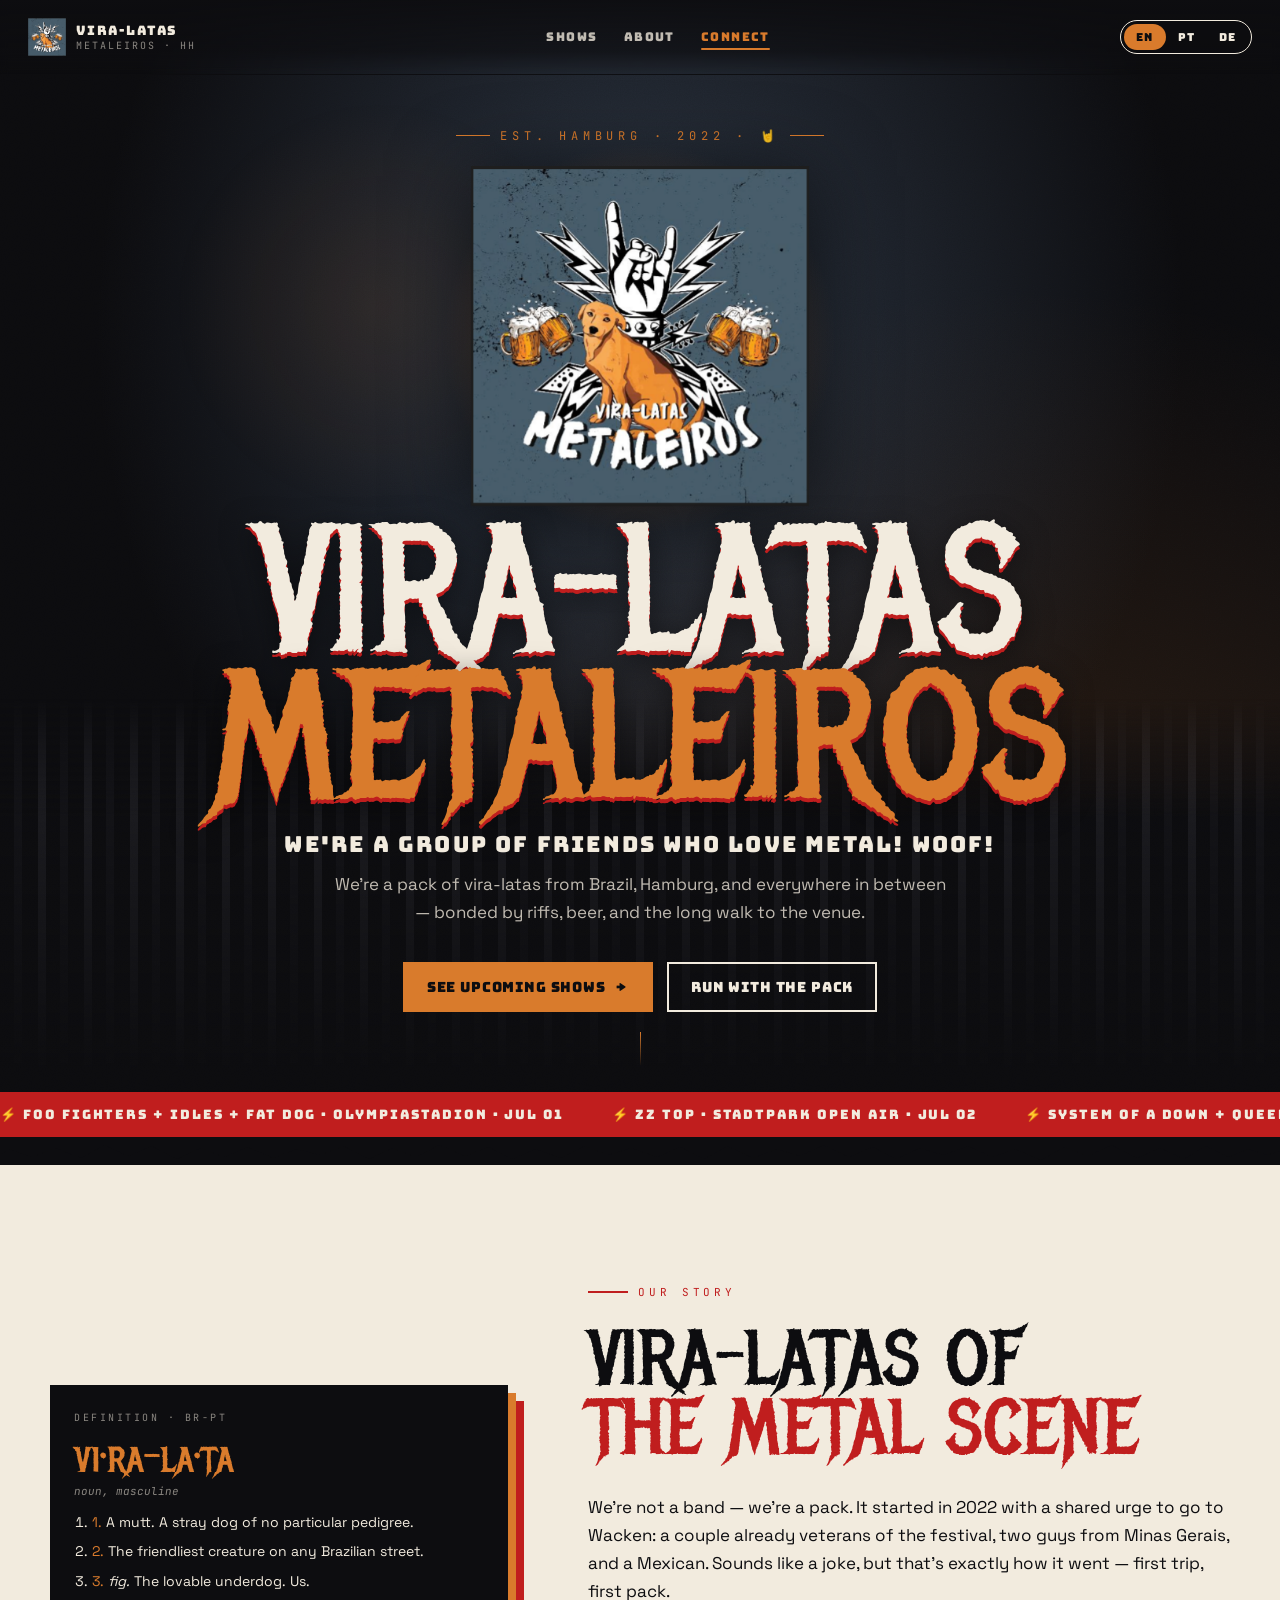
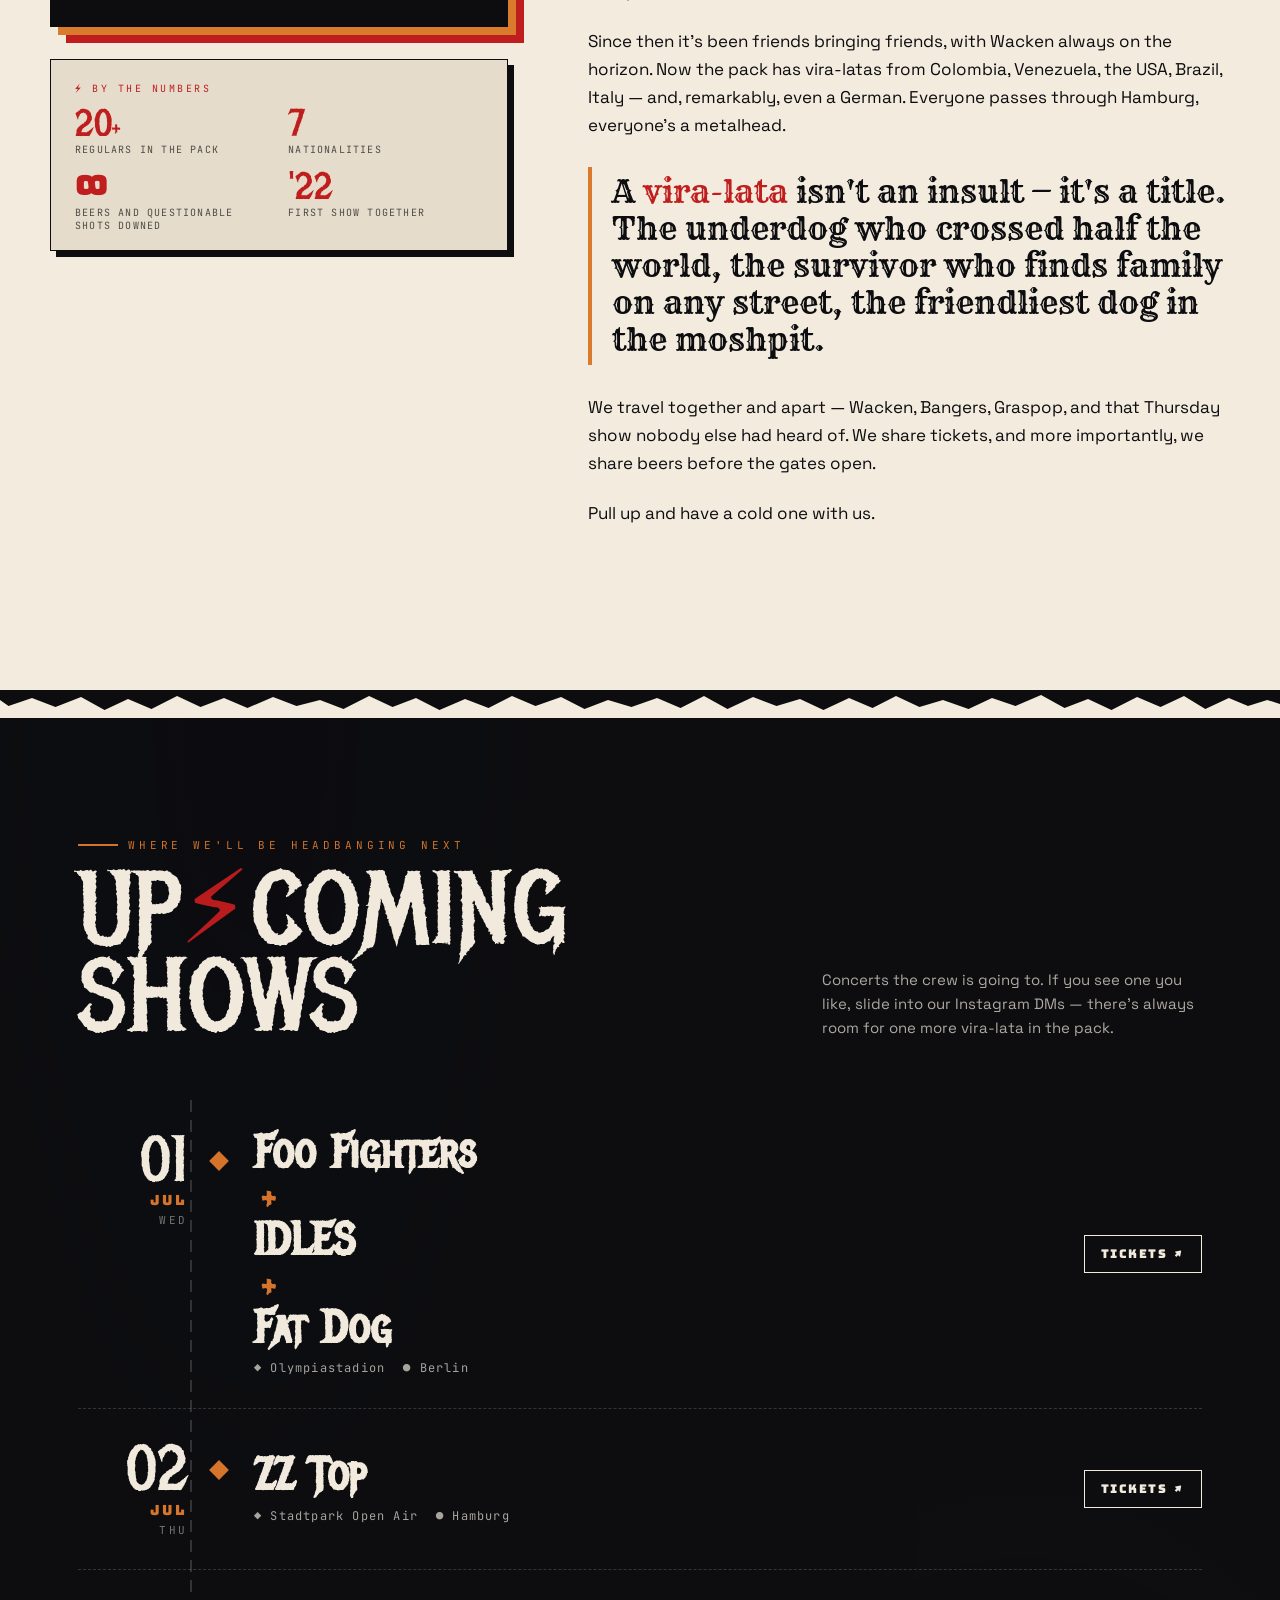
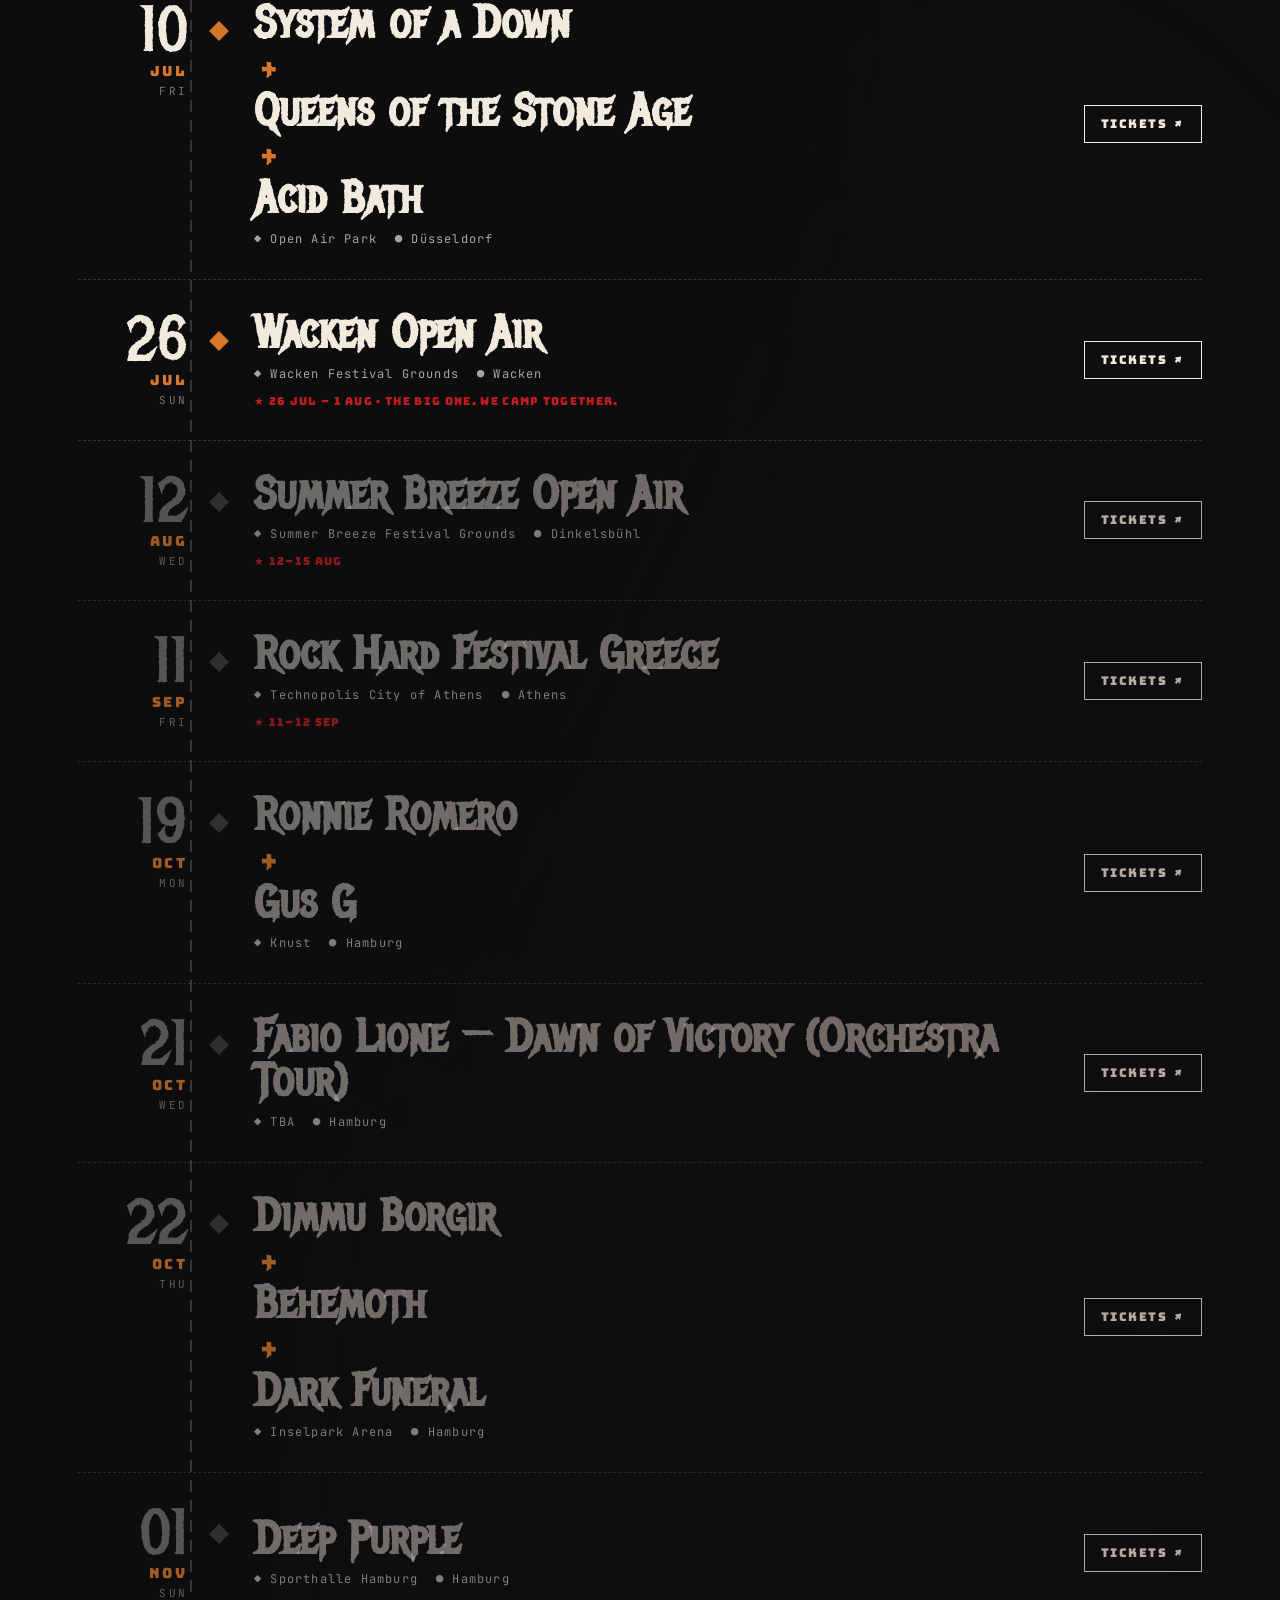
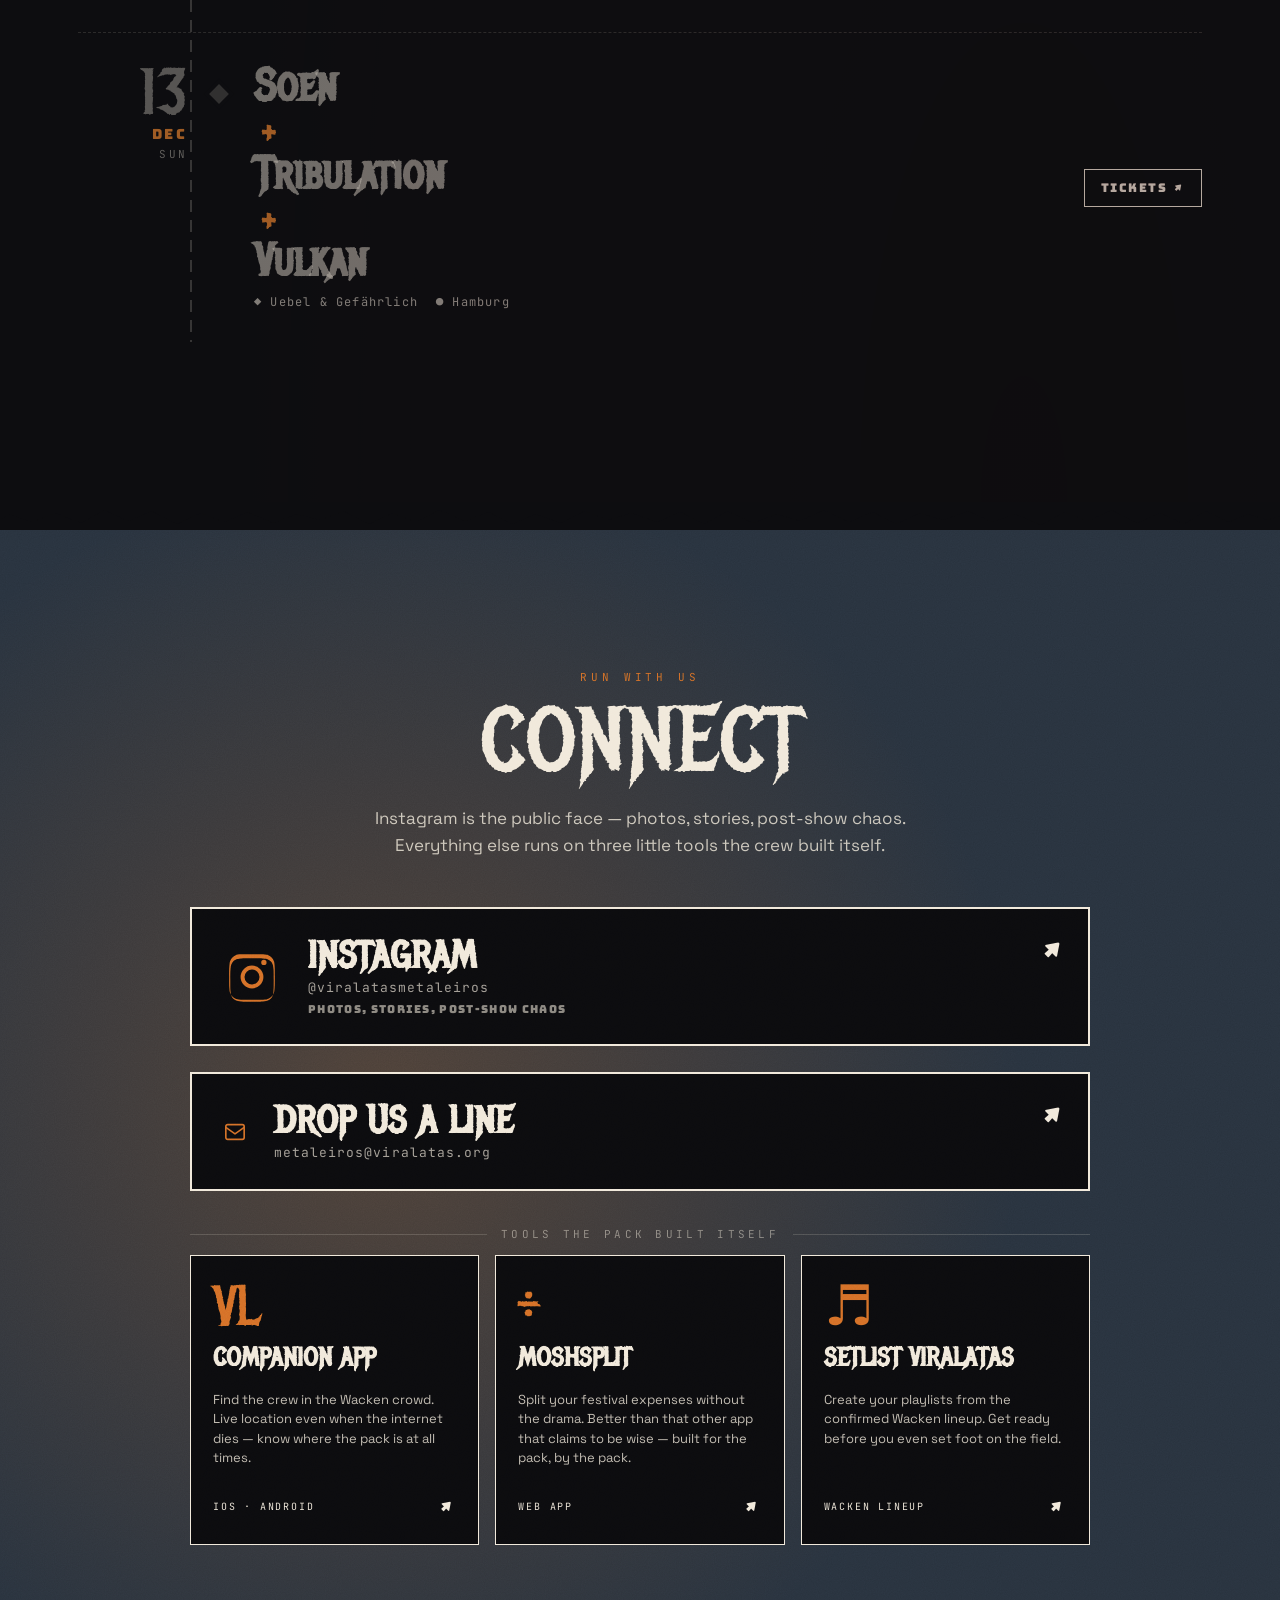
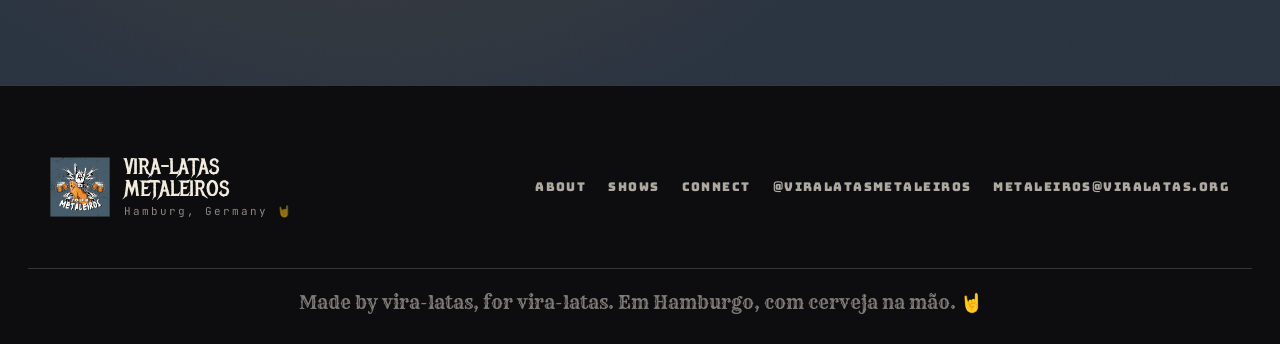
==== commit dc1de2dc: "Update connect section links and add email contact - Fix Instagram handle to @viralatasmetaleiros - " ====
--- a/index.html
+++ b/index.html
@@ -10,12 +10,12 @@
   <meta property="og:type"        content="website" />
   <meta property="og:title"       content="Vira-Latas Metaleiros" />
   <meta property="og:description" content="Hamburg's scrappiest metalheads. Join the pack. 🤘" />
-  <meta property="og:image"       content="./assets/og-image.png" />
-  <meta property="og:url"         content="https://PLACEHOLDER.github.io/viralatas-webpage" />
+  <meta property="og:image"       content="https://metaleirso.viralatas.org/assets/og-image.png" />
+  <meta property="og:url"         content="https://metaleirso.viralatas.org" />
   <meta name="twitter:card"       content="summary_large_image" />
   <meta name="twitter:title"      content="Vira-Latas Metaleiros" />
   <meta name="twitter:description" content="Hamburg's scrappiest metalheads. Join the pack. 🤘" />
-  <meta name="twitter:image"      content="./assets/og-image.png" />
+  <meta name="twitter:image"      content="https://metaleirso.viralatas.org/assets/og-image.png" />
 
   <!-- Theme / PWA -->
   <meta name="theme-color" content="#0d0d10" />
@@ -81,7 +81,7 @@
   <div class="stage-lights" aria-hidden="true"></div>
   <div class="crowd"        aria-hidden="true"></div>
   <div class="hero-inner">
-    <div class="pretitle" data-t="hero.pre">EST. HAMBURG · 2021 · 🤘</div>
+    <div class="pretitle" data-t="hero.pre">EST. HAMBURG · 2022 · 🤘</div>
     <div class="hero-logo-wrap">
       <img src="./assets/logo.png"
            alt="Vira-Latas Metaleiros mascot — a friendly stray dog flanked by a fist throwing the horns and two beer steins"
@@ -134,7 +134,7 @@
         <div class="tag">⚡ <span data-t="stats_tag">BY THE NUMBERS</span></div>
         <ul>
           <li>
-            <span class="n">40<small style="font-size:.55em">+</small></span>
+            <span class="n">20<small style="font-size:.55em">+</small></span>
             <span class="l" data-t="stat_regulars">regulars in the pack</span>
           </li>
           <li>
@@ -143,10 +143,10 @@
           </li>
           <li>
             <span class="n">∞</span>
-            <span class="l" data-t="stat_ubers">Ubers split at 2am</span>
-          </li>
-          <li>
-            <span class="n">'21</span>
+            <span class="l" data-t="stat_ubers">Beers and shots</span>
+          </li>
+          <li>
+            <span class="n">'22</span>
             <span class="l" data-t="stat_since">first show together</span>
           </li>
         </ul>
@@ -161,6 +161,7 @@
         <span class="ink" data-t="about_h_b">the metal scene</span>
       </h2>
       <p class="reveal reveal-delay-2" data-t="about_p1">We're a friend group, not a band. Majority Brazilian, with members from Portugal, Argentina, Germany, Poland, the UK and beyond — all of us washed up in Hamburg, all of us metalheads.</p>
+      <p class="reveal reveal-delay-2" data-t="about_p2">Since then it's been friends bringing friends, with Wacken always on the horizon. Now the pack has strays from Colombia, Venezuela, the USA, Brazil, Italy — and, remarkably, even a German. Everyone passes through Hamburg, everyone's a metalhead.</p>
       <blockquote class="pull reveal reveal-delay-2">
         <span data-t="about_pull">A <em>vira-lata</em> isn't an insult. It's a badge of honour — the underdog, the survivor, the friendliest dog on the street.</span>
       </blockquote>
@@ -194,14 +195,27 @@
   <p class="reveal reveal-delay-2" data-t="connect_body">Instagram is the public face — photos, stories, post-show chaos. Everything else runs on three little tools the crew built itself.</p>
 
   <!-- Instagram hero card -->
-  <a class="ig-hero reveal reveal-delay-3" href="https://instagram.com/PLACEHOLDER" target="_blank" rel="noopener" aria-label="Follow Vira-Latas Metaleiros on Instagram">
+  <a class="ig-hero reveal reveal-delay-3" href="https://www.instagram.com/viralatasmetaleiros" target="_blank" rel="noopener" aria-label="Follow Vira-Latas Metaleiros on Instagram">
     <svg class="ig-icon" viewBox="0 0 24 24" aria-hidden="true" focusable="false">
       <path d="M12 2.2c3.2 0 3.6 0 4.8.1 1.2.1 1.8.2 2.2.4.6.2 1 .5 1.4.9.4.4.7.9.9 1.4.2.4.4 1.1.4 2.2.1 1.2.1 1.6.1 4.8s0 3.6-.1 4.8c-.1 1.2-.2 1.8-.4 2.2-.2.6-.5 1-.9 1.4-.4.4-.9.7-1.4.9-.4.2-1.1.4-2.2.4-1.2.1-1.6.1-4.8.1s-3.6 0-4.8-.1c-1.2-.1-1.8-.2-2.2-.4-.6-.2-1-.5-1.4-.9-.4-.4-.7-.9-.9-1.4-.2-.4-.4-1.1-.4-2.2C2.2 15.6 2.2 15.2 2.2 12s0-3.6.1-4.8c.1-1.2.2-1.8.4-2.2.2-.6.5-1 .9-1.4.4-.4.9-.7 1.4-.9.4-.2 1.1-.4 2.2-.4C8.4 2.2 8.8 2.2 12 2.2zm0 1.8c-3.2 0-3.5 0-4.7.1-1.1.1-1.7.2-2.1.4-.5.2-.9.4-1.2.8-.4.4-.6.8-.8 1.2-.2.4-.3 1-.4 2.1-.1 1.2-.1 1.5-.1 4.7s0 3.5.1 4.7c.1 1.1.2 1.7.4 2.1.2.5.4.9.8 1.2.4.4.8.6 1.2.8.4.2 1 .3 2.1.4 1.2.1 1.5.1 4.7.1s3.5 0 4.7-.1c1.1-.1 1.7-.2 2.1-.4.5-.2.9-.4 1.2-.8.4-.4.6-.8.8-1.2.2-.4.3-1 .4-2.1.1-1.2.1-1.5.1-4.7s0-3.5-.1-4.7c-.1-1.1-.2-1.7-.4-2.1-.2-.5-.4-.9-.8-1.2-.4-.4-.8-.6-1.2-.8-.4-.2-1-.3-2.1-.4-1.2-.1-1.5-.1-4.7-.1zm0 3.1a4.9 4.9 0 1 1 0 9.8 4.9 4.9 0 0 1 0-9.8zm0 8.1a3.2 3.2 0 1 0 0-6.4 3.2 3.2 0 0 0 0 6.4zm5.1-8.3a1.15 1.15 0 1 1 0-2.3 1.15 1.15 0 0 1 0 2.3z"/>
     </svg>
     <div>
       <h3>Instagram</h3>
-      <div class="handle">@PLACEHOLDER</div>
+      <div class="handle">@viralatasmetaleiros</div>
       <div class="note" data-t="ig_note">Photos, stories, post-show chaos</div>
+    </div>
+    <span class="arrow" aria-hidden="true">↗</span>
+  </a>
+
+  <!-- Email -->
+  <a class="email-link reveal" href="mailto:metaleiros@viralatas.org" aria-label="Email the crew">
+    <svg viewBox="0 0 24 24" aria-hidden="true" focusable="false" width="22" height="22" fill="none" stroke="currentColor" stroke-width="1.8" stroke-linecap="round" stroke-linejoin="round">
+      <rect x="2" y="4" width="20" height="16" rx="2"/>
+      <path d="M2 7l10 7 10-7"/>
+    </svg>
+    <div>
+      <h3 data-t="email_label">Drop us a line</h3>
+      <div class="handle">metaleiros@viralatas.org</div>
     </div>
     <span class="arrow" aria-hidden="true">↗</span>
   </a>
@@ -211,23 +225,23 @@
     <span data-t="tools_head">Tools the pack built itself</span>
   </div>
   <div class="tools">
-    <a class="tool t1 reveal reveal-delay-1" href="#" aria-label="Companion App">
+    <a class="tool t1 reveal reveal-delay-1" href="https://app.viralatas.org" target="_blank" rel="noopener" aria-label="Companion App">
       <span class="gly" aria-hidden="true">VL</span>
       <h4>Companion App</h4>
-      <p class="desc" data-t="tool_companion">Find the pack at the show. Live "we're here" pins, meetup spot before doors, who's already inside.</p>
+      <p class="desc" data-t="tool_companion">Find the crew in the Wacken crowd. Live location even when the internet dies — know where the pack is at all times.</p>
       <div class="pill"><span data-t="tool_companion_pill">iOS · Android</span><span class="arr" aria-hidden="true">↗</span></div>
     </a>
-    <a class="tool t2 reveal reveal-delay-2" href="#" aria-label="Moshsplit">
+    <a class="tool t2 reveal reveal-delay-2" href="https://split.viralatas.org" target="_blank" rel="noopener" aria-label="Moshsplit">
       <span class="gly" aria-hidden="true">÷</span>
       <h4>Moshsplit</h4>
-      <p class="desc" data-t="tool_moshsplit">Split the Uber, split the kebab, split the ticket runs. So nobody is doing math at 3am after the gig.</p>
-      <div class="pill"><span data-t="tool_moshsplit_pill">Web app · In-pack only</span><span class="arr" aria-hidden="true">↗</span></div>
+      <p class="desc" data-t="tool_moshsplit">Split your festival expenses without the drama. Better than that other app that claims to be wise — built for the pack, by the pack.</p>
+      <div class="pill"><span data-t="tool_moshsplit_pill">Web app</span><span class="arr" aria-hidden="true">↗</span></div>
     </a>
-    <a class="tool t3 reveal reveal-delay-3" href="#" aria-label="Setlist Viralatas">
+    <a class="tool t3 reveal reveal-delay-3" href="https://setlist.viralatas.org" target="_blank" rel="noopener" aria-label="Setlist Viralatas">
       <span class="gly" aria-hidden="true">♬</span>
       <h4>Setlist Viralatas</h4>
-      <p class="desc" data-t="tool_setlist">Every gig we've been to, every setlist we moshed through, every shitty phone video. Add yours.</p>
-      <div class="pill"><span data-t="tool_setlist_pill">Open archive</span><span class="arr" aria-hidden="true">↗</span></div>
+      <p class="desc" data-t="tool_setlist">Create your playlists from the confirmed Wacken lineup. Get ready before you even set foot on the field.</p>
+      <div class="pill"><span data-t="tool_setlist_pill">Wacken lineup</span><span class="arr" aria-hidden="true">↗</span></div>
     </a>
   </div>
 </section>
@@ -248,7 +262,8 @@
       <a href="#about"   data-t="nav.about">About</a>
       <a href="#shows"   data-t="nav.shows">Shows</a>
       <a href="#connect" data-t="nav.connect">Connect</a>
-      <a href="https://instagram.com/PLACEHOLDER" target="_blank" rel="noopener">@PLACEHOLDER</a>
+      <a href="https://www.instagram.com/viralatasmetaleiros" target="_blank" rel="noopener">@viralatasmetaleiros</a>
+      <a href="mailto:metaleiros@viralatas.org">metaleiros@viralatas.org</a>
     </nav>
   </div>
   <div class="line">
--- a/styles.css
+++ b/styles.css
@@ -640,6 +640,30 @@
 .connect .ig-hero .arrow  { position: absolute; top: 22px; right: 22px; font-family: var(--f-display); font-size: 28px; color: var(--bone); transition: transform .2s; }
 .connect .ig-hero:hover .arrow { transform: translate(6px,-6px); }
 
+/* Email card */
+.connect .email-link {
+  max-width: 900px; margin: 0 auto 26px;
+  display: flex; align-items: center; gap: 28px;
+  padding: 28px 32px;
+  background: var(--ink);
+  border: 2px solid var(--bone);
+  text-decoration: none; color: var(--bone);
+  text-align: left;
+  position: relative; overflow: hidden;
+  transition: transform .15s, box-shadow .15s, background .15s;
+}
+.connect .email-link:hover {
+  transform: translate(-4px,-4px);
+  box-shadow: 10px 10px 0 var(--caramel);
+  background: var(--slate-deep);
+}
+.connect .email-link:hover svg { stroke: var(--bone); }
+.connect .email-link svg { flex: 0 0 auto; stroke: var(--caramel); transition: stroke .15s; }
+.connect .email-link h3  { font-family: var(--f-display); font-size: 38px; margin: 0 0 4px; text-transform: uppercase; line-height: 1; }
+.connect .email-link .handle { font-family: var(--f-mono); font-size: 13px; letter-spacing: .08em; color: rgba(242,235,222,.7); }
+.connect .email-link .arrow  { position: absolute; top: 22px; right: 22px; font-family: var(--f-display); font-size: 28px; color: var(--bone); transition: transform .2s; }
+.connect .email-link:hover .arrow { transform: translate(6px,-6px); }
+
 /* Tools row */
 .connect .tools-head {
   max-width: 900px; margin: 36px auto 14px;
@@ -733,6 +757,8 @@
   .connect .tools    { grid-template-columns: 1fr; }
   .connect .ig-hero  { flex-direction: column; text-align: center; gap: 14px; padding: 30px 22px; }
   .connect .ig-hero .arrow { display: none; }
+  .connect .email-link { flex-direction: column; text-align: center; gap: 14px; padding: 30px 22px; }
+  .connect .email-link .arrow { display: none; }
 }
 
 @media (max-width: 480px) {
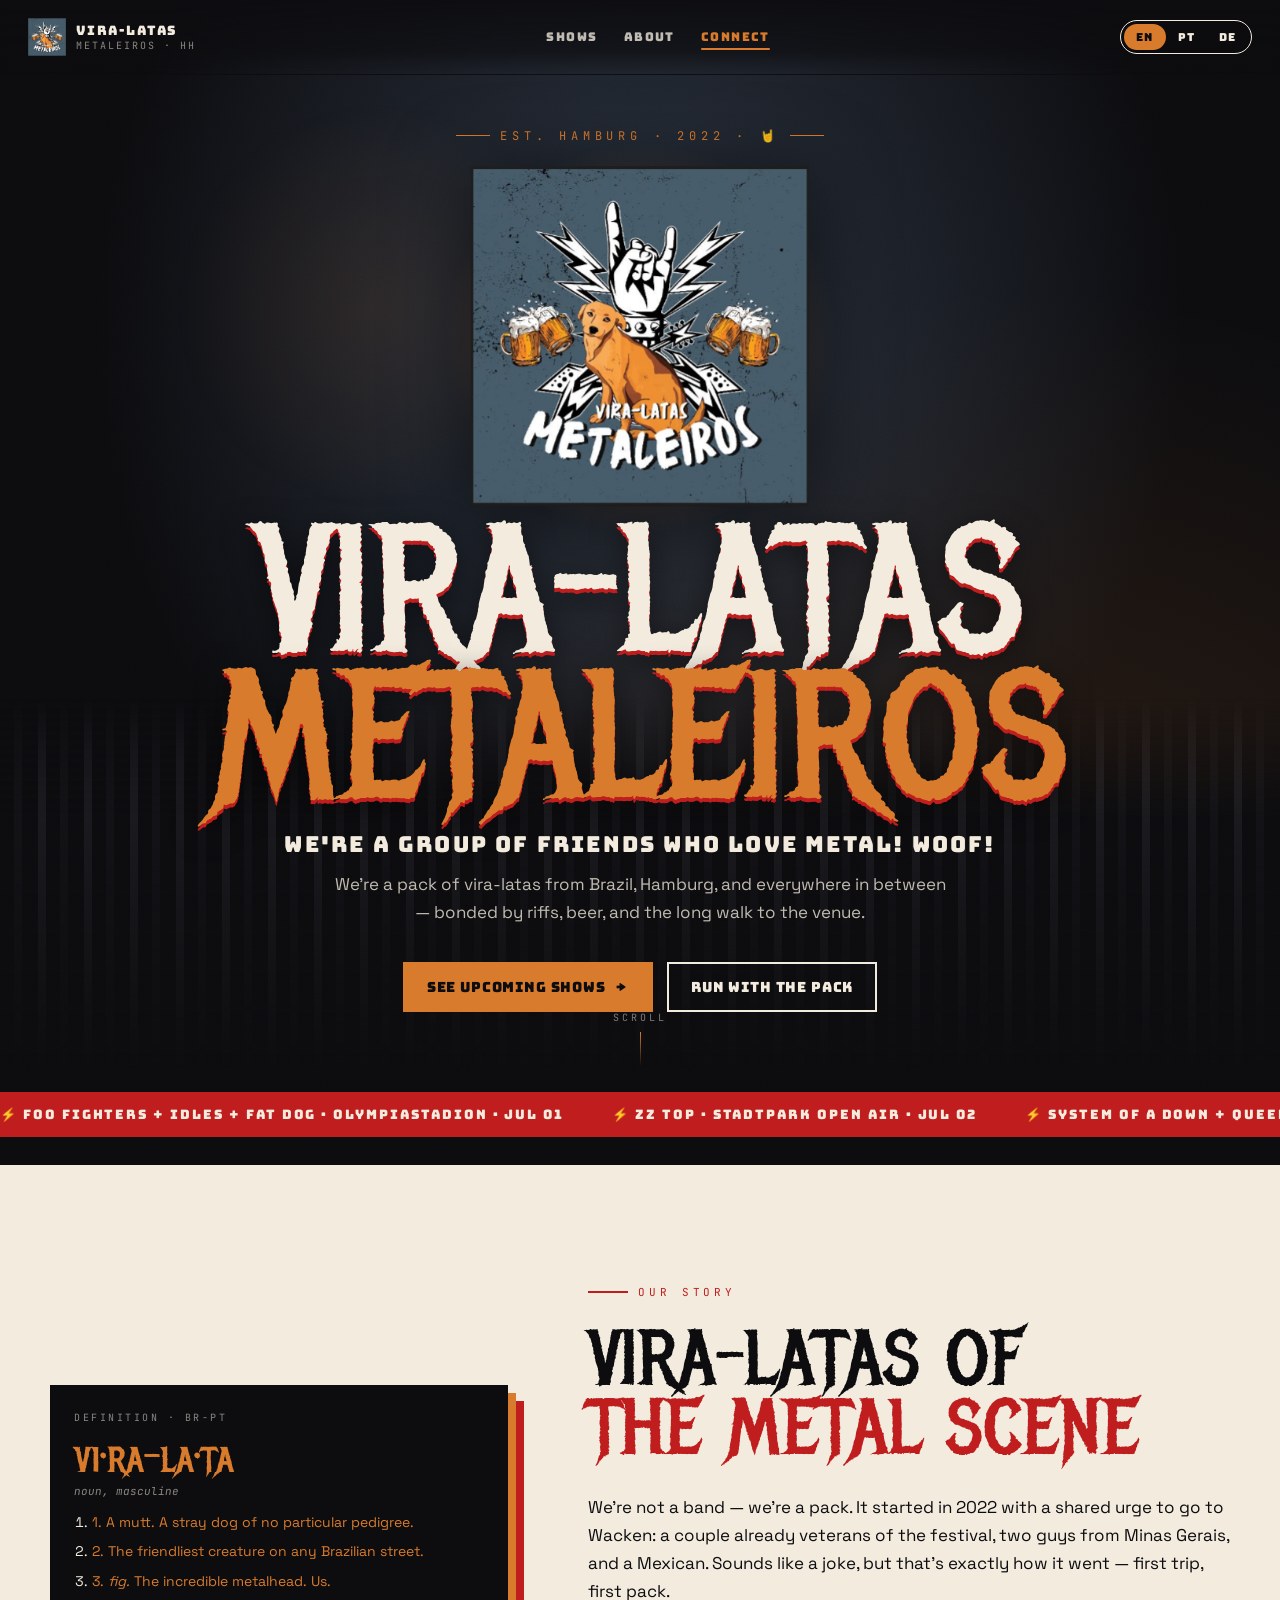
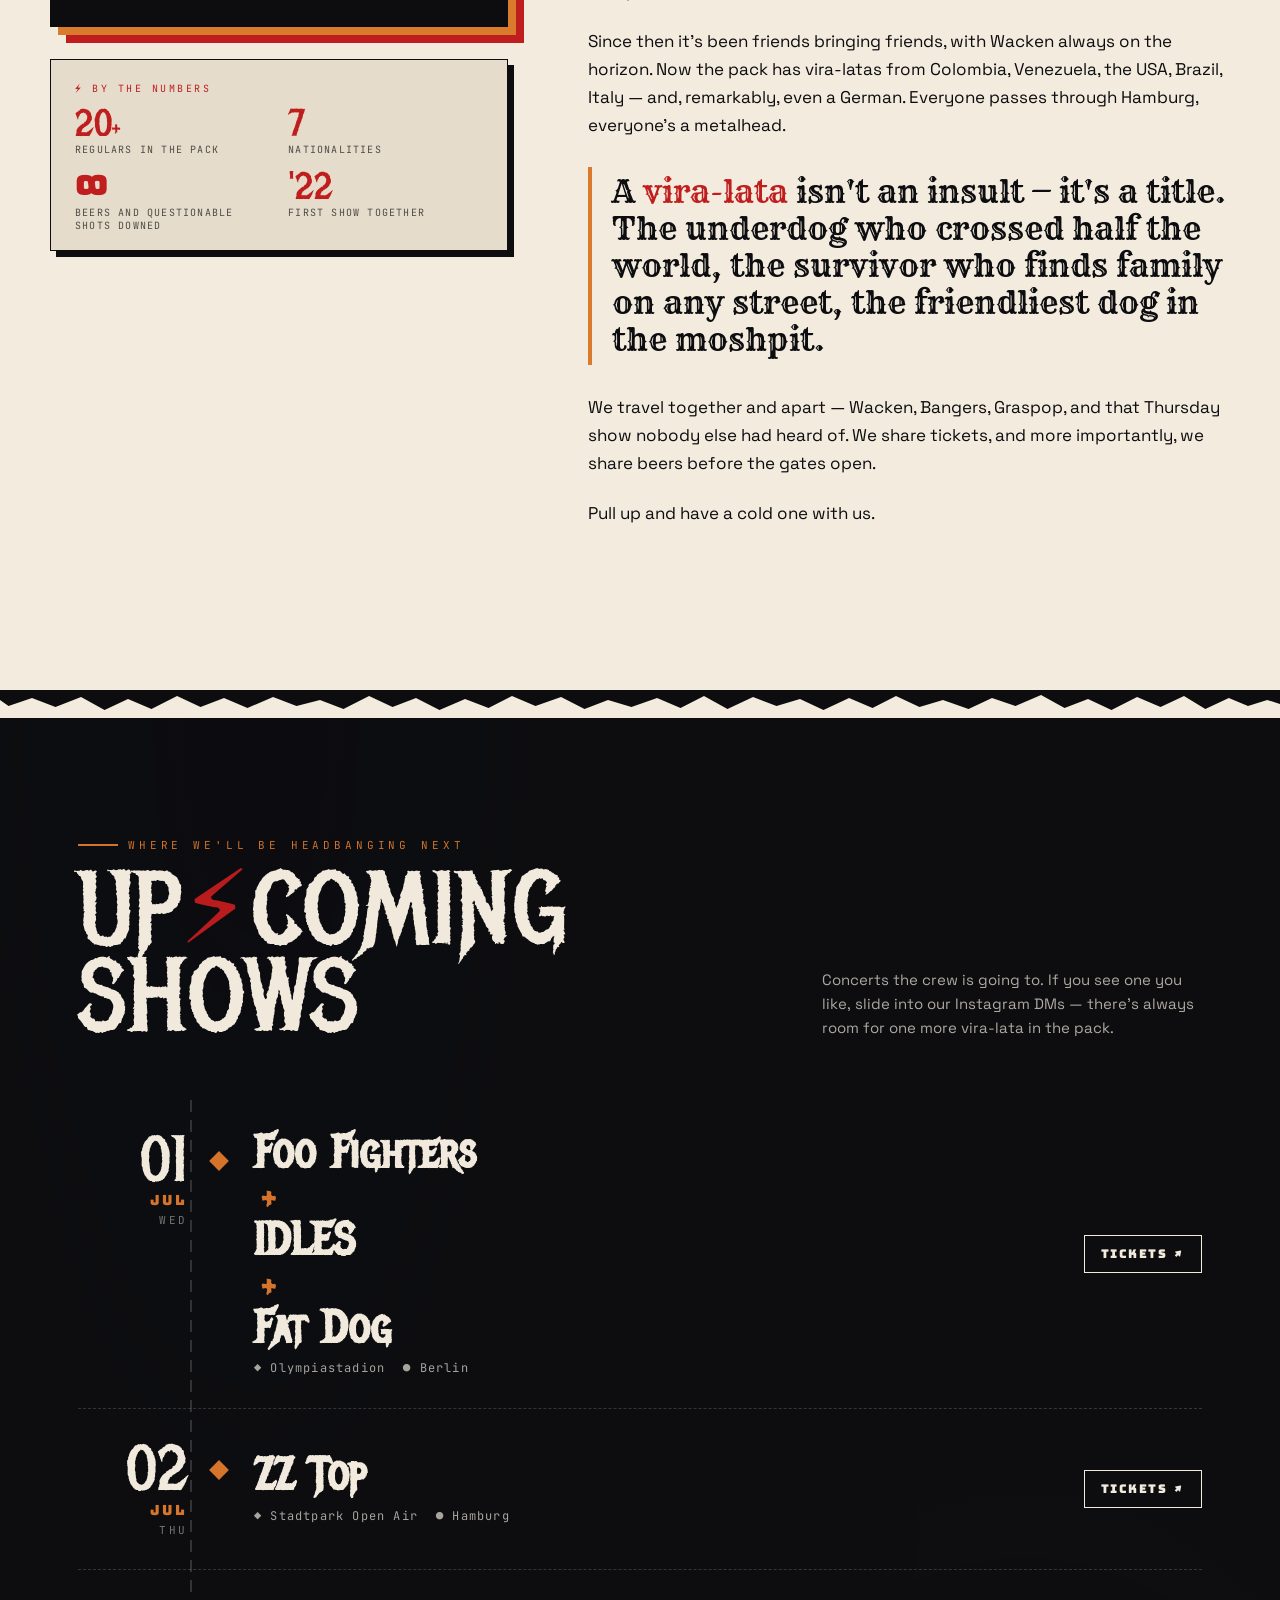
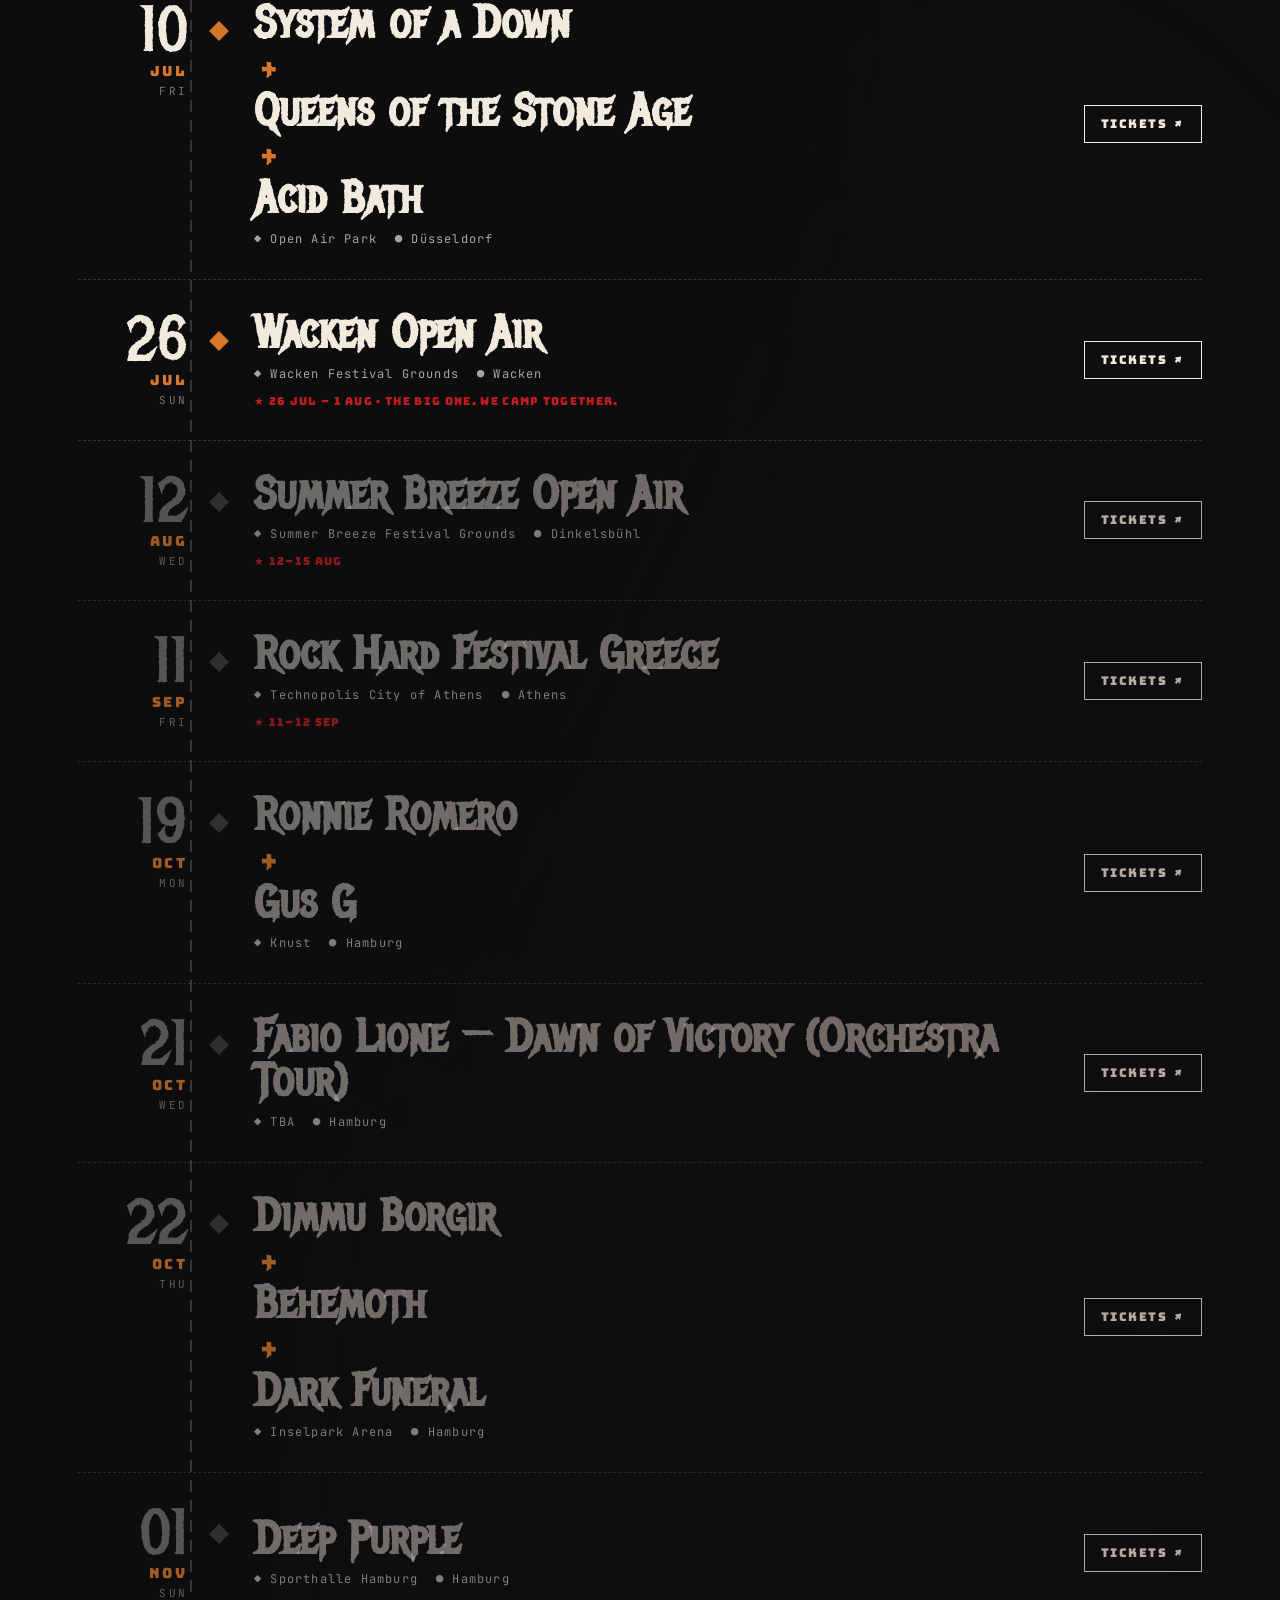
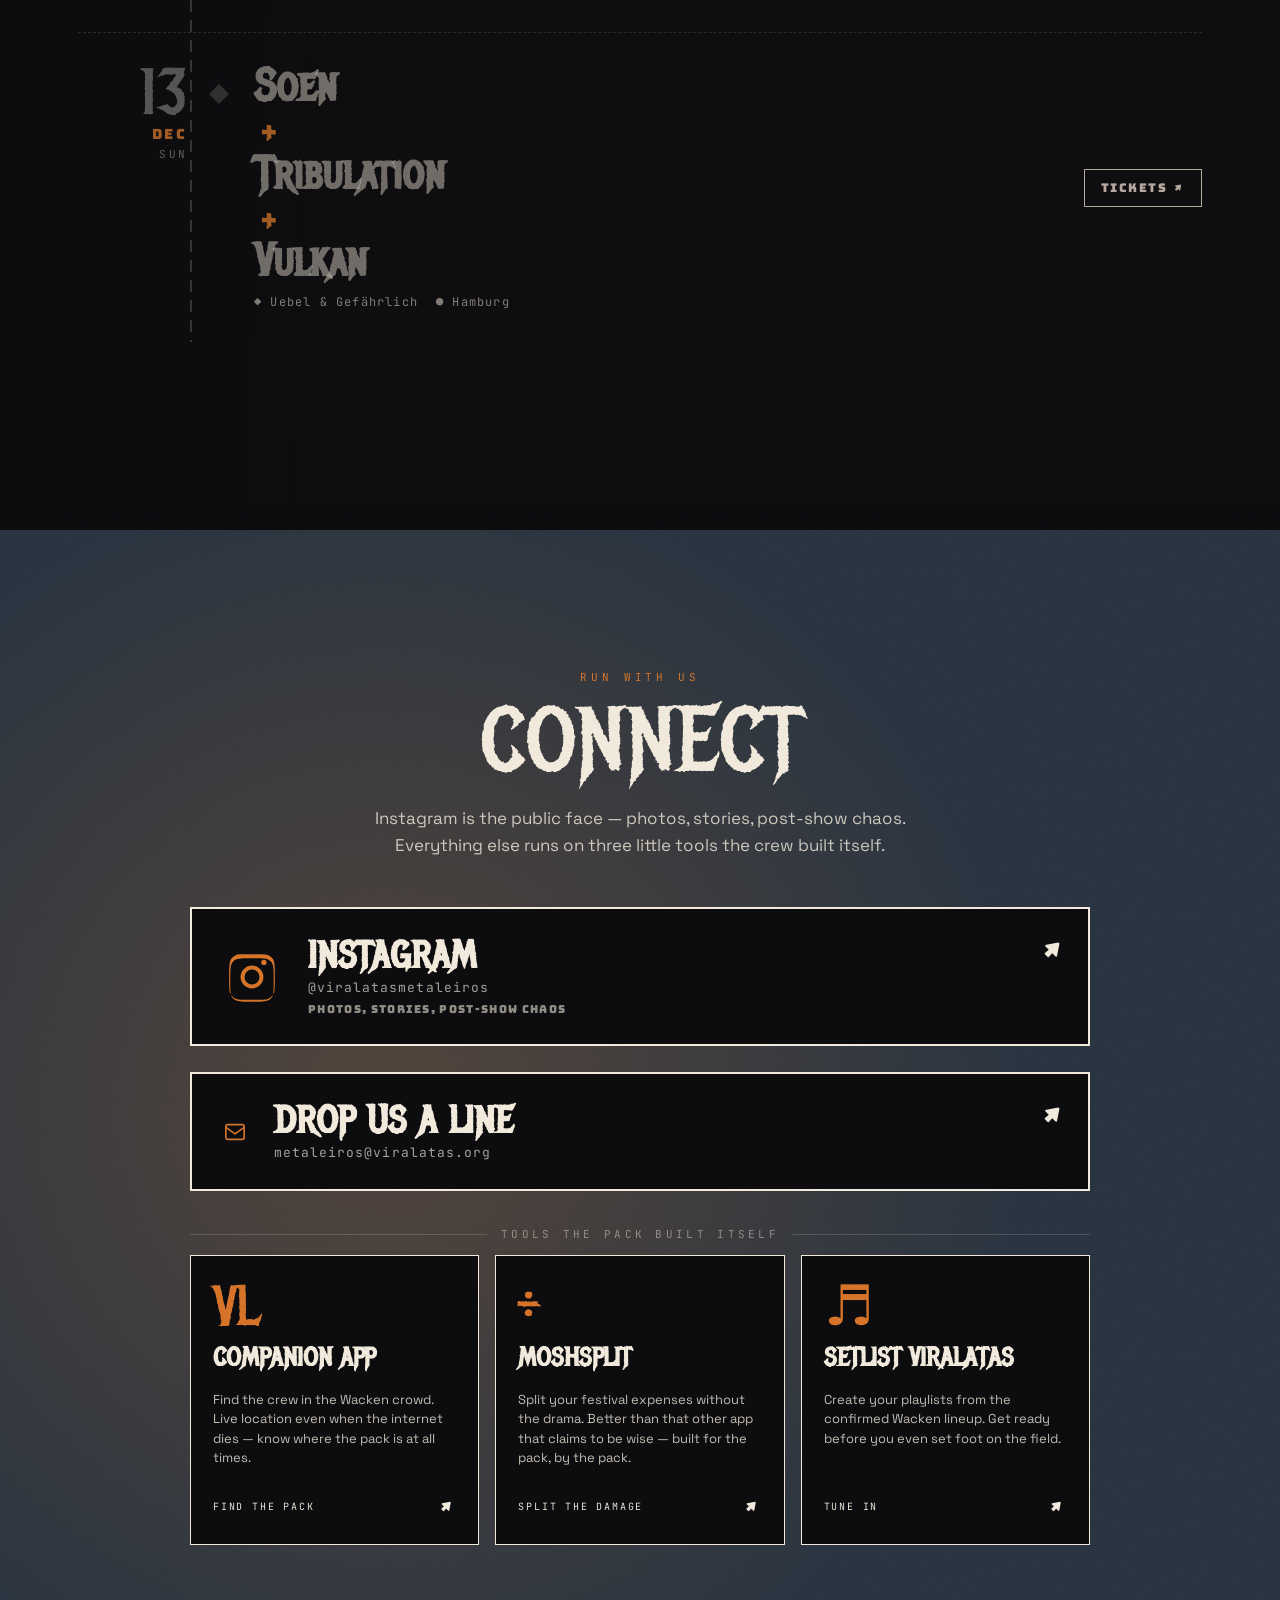
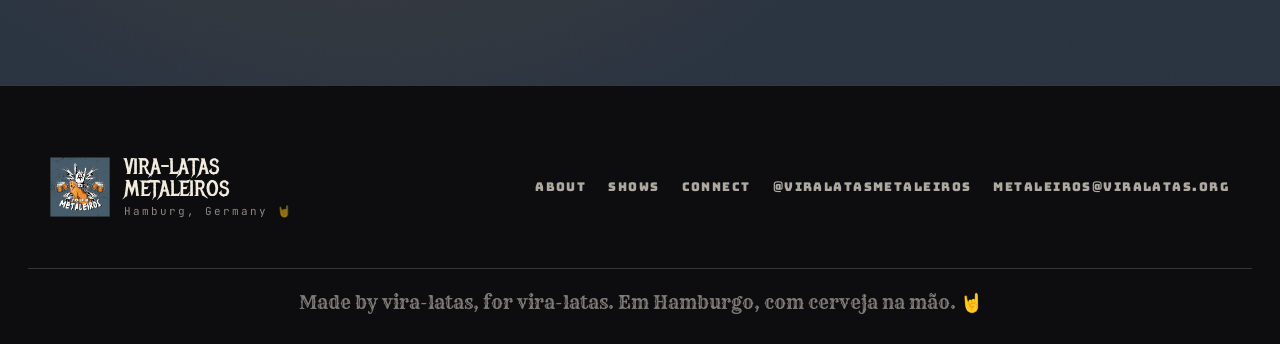
==== commit b20e0594: "Translate definition card and update tool pill labels - Wire data-t attributes to the vira-lata defi" ====
--- a/index.html
+++ b/index.html
@@ -120,13 +120,13 @@
     <!-- Sidecar (sticky cards) -->
     <aside class="sidecar">
       <div class="def-card reveal">
-        <div class="head">DEFINITION · BR-PT</div>
+        <div class="head" data-t="def_head">DEFINITION · BR-PT</div>
         <div class="word">vi·ra-la·ta</div>
-        <div class="pos">noun, masculine</div>
+        <div class="pos" data-t="def_pos">noun, masculine</div>
         <ol>
-          <li><span>1.</span> A mutt. A stray dog of no particular pedigree.</li>
-          <li><span>2.</span> The friendliest creature on any Brazilian street.</li>
-          <li><span>3.</span> <em>fig.</em> The lovable underdog. Us.</li>
+          <li><span>1.</span> <span data-t="def_1">A mutt. A stray dog of no particular pedigree.</span></li>
+          <li><span>2.</span> <span data-t="def_2">The friendliest creature on any Brazilian street.</span></li>
+          <li><span>3.</span> <span data-t="def_3"><em>fig.</em> The lovable underdog. Us.</span></li>
         </ol>
       </div>
 
